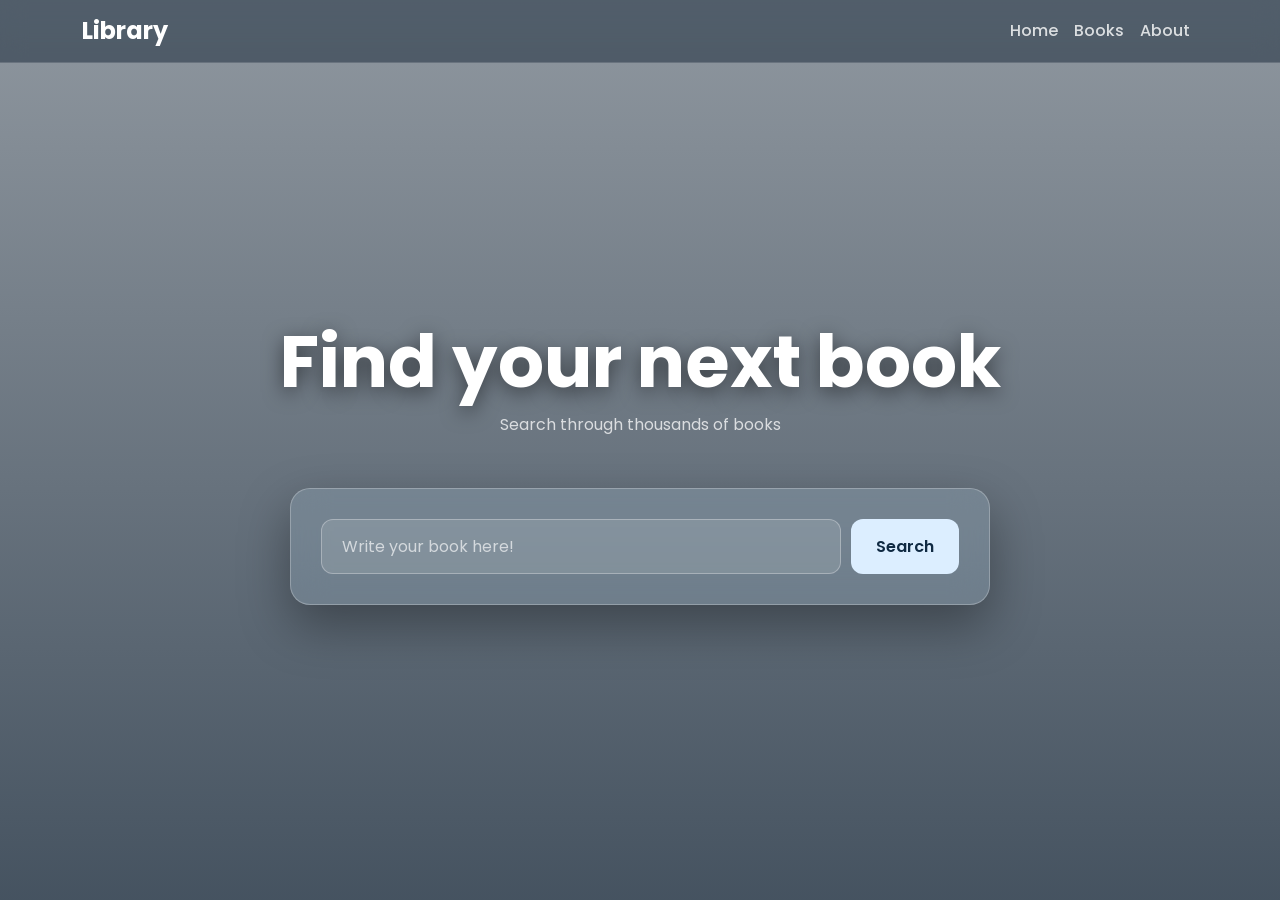
==== index.html @ d2c37d0b "ReCrieted Idea and project" ====
<!DOCTYPE html>
<html lang="en">

<head>

    <meta charset="UTF-8">

    <meta name="viewport" content="width=device-width, initial-scale=1.0">

    <title>Library</title>

    <!-- Bootstrap -->
    <link href="https://cdn.jsdelivr.net/npm/bootstrap@5.3.8/dist/css/bootstrap.min.css" rel="stylesheet">

    <!-- Seu CSS -->
    <link rel="stylesheet" href="style.css">

</head>

<body>

    <!-- NAVBAR -->

    <nav class="navbar navbar-expand-lg">

        <div class="container">

            <a class="navbar-brand" href="#">
                Library
            </a>

            <button class="navbar-toggler" type="button" data-bs-toggle="collapse" data-bs-target="#navbarNav">
                <span class="navbar-toggler-icon"></span>
            </button>

            <div class="collapse navbar-collapse" id="navbarNav">

                <ul class="navbar-nav ms-auto">

                    <li class="nav-item">
                        <a class="nav-link" href="#">
                            Home
                        </a>
                    </li>

                    <li class="nav-item">
                        <a class="nav-link" href="#">
                            Books
                        </a>
                    </li>

                    <li class="nav-item">
                        <a class="nav-link" href="#">
                            About
                        </a>
                    </li>

                </ul>

            </div>

        </div>

    </nav>


    <!-- LIBRARY -->

    <main class="library-container">

        <div class="library-title">

            <h1>Find your next book</h1>

            <p>
                Search through thousands of books
            </p>

        </div>


        <div class="search-card">

            <div class="mainSearch">

                <input class="inputSearch" type="text" id="nameBook" placeholder="Write your book here!">

                <button class="btnSearch" onclick="searchBook()">
                    Search
                </button>

            </div>

        </div>


        <!-- Aqui o JavaScript poderá colocar os livros -->

        <div id="results" class="row g-4"></div>

    </main>

    <div id="alerta" class="alert alert-danger d-none" role="alert">
        <strong>Oh!</strong> Book don`t found :(

        <button type="button" class="btn-close" onclick="fecharAlerta()">
        </button>
    </div>
    <!-- Bootstrap JS -->

    <script src="https://cdn.jsdelivr.net/npm/bootstrap@5.3.8/dist/js/bootstrap.bundle.min.js">
    </script>

    <!-- Seu JavaScript -->

    <script src="script.js"></script>

</body>

</html>
---- style.css ----
@import url("https://fonts.googleapis.com/css2?family=Poppins:wght@400;500;600;700&display=swap");

* {
  margin: 0;
  padding: 0;
  box-sizing: border-box;
}

body {
  min-height: 100vh;
  font-family: "Poppins", sans-serif;
  color: #fff;

  background:
    linear-gradient(rgba(7, 25, 43, 0.45), rgba(7, 25, 43, 0.75)),
    url("https://images.unsplash.com/photo-1512820790803-83ca734da794?auto=format&fit=crop&w=2000&q=80");

  background-size: cover;
  background-position: center;
  background-attachment: fixed;
}

/* NAVBAR */

.navbar {
  background: rgba(7, 25, 43, 0.45);
  backdrop-filter: blur(12px);
  -webkit-backdrop-filter: blur(12px);

  border-bottom: 1px solid rgba(255, 255, 255, 0.15);
}

.navbar-brand {
  color: #fff !important;
  font-size: 1.5rem;
  font-weight: 700;
}

.nav-link {
  color: rgba(255, 255, 255, 0.8) !important;
  font-weight: 500;
  transition: 0.3s;
}

.nav-link:hover {
  color: #fff !important;
}

/* CONTEÚDO */

.library-container {
  min-height: calc(100vh - 72px);

  display: flex;
  flex-direction: column;
  justify-content: center;
  align-items: center;

  padding: 40px 20px;
}

/* TÍTULO */

.library-title {
  text-align: center;
  margin-bottom: 35px;
}

.library-title h1 {
  font-size: clamp(2.5rem, 6vw, 4.5rem);
  font-weight: 700;

  text-shadow: 0 5px 20px rgba(0, 0, 0, 0.5);
}

.library-title p {
  color: rgba(255, 255, 255, 0.75);
  font-size: 1rem;
}

/* CARD DE PESQUISA */

.search-card {
  width: min(700px, 100%);

  padding: 30px;

  background: rgba(190, 220, 240, 0.18);

  border: 1px solid rgba(255, 255, 255, 0.25);
  border-radius: 20px;

  backdrop-filter: blur(18px);
  -webkit-backdrop-filter: blur(18px);

  box-shadow: 0 20px 50px rgba(0, 0, 0, 0.35);
}

/* SEARCH */

.mainSearch {
  display: flex;
  gap: 10px;
}

.inputSearch {
  flex: 1;

  height: 55px;

  padding: 0 20px;

  color: #fff;
  font-size: 1rem;

  background: rgba(255, 255, 255, 0.12);

  border: 1px solid rgba(255, 255, 255, 0.3);
  border-radius: 12px;

  outline: none;

  transition: 0.3s;
}

.inputSearch::placeholder {
  color: rgba(255, 255, 255, 0.65);
}

.inputSearch:focus {
  border-color: rgba(255, 255, 255, 0.7);

  background: rgba(255, 255, 255, 0.18);

  box-shadow: 0 0 20px rgba(130, 190, 230, 0.2);
}

/* BOTÃO */

.btnSearch {
  height: 55px;

  padding: 0 25px;

  color: #102a43;
  font-weight: 600;

  background: #dceeff;

  border: none;
  border-radius: 12px;

  cursor: pointer;

  transition: 0.3s;
}

.btnSearch:hover {
  background: #fff;

  transform: translateY(-2px);

  box-shadow: 0 8px 20px rgba(0, 0, 0, 0.25);
}

.btnSearch:active {
  transform: translateY(0);
}

/* RESULTADOS */

#results {
  width: min(1000px, 100%);

  margin-top: 30px;
}

.book-card {
  height: 100%;

  padding: 20px;

  color: #fff;

  background: rgba(10, 35, 55, 0.55);

  border: 1px solid rgba(255, 255, 255, 0.18);
  border-radius: 16px;

  backdrop-filter: blur(12px);
  -webkit-backdrop-filter: blur(12px);

  transition: 0.3s;
}

.book-card:hover {
  transform: translateY(-5px);

  background: rgba(20, 55, 80, 0.7);

  box-shadow: 0 15px 30px rgba(0, 0, 0, 0.25);
}

.book-card img {
  width: 100%;
  height: 250px;

  object-fit: cover;

  border-radius: 10px;
}

.book-card h3 {
  margin-top: 15px;

  font-size: 1.1rem;
}

.book-card p {
  color: rgba(255, 255, 255, 0.7);

  font-size: 0.9rem;
}

/* MOBILE */

@media (max-width: 576px) {
  .mainSearch {
    flex-direction: column;
  }

  .btnSearch {
    width: 100%;
  }

  .search-card {
    padding: 20px;
  }

  .library-container {
    padding-top: 60px;
  }
}
#alerta {
  position: fixed;
  top: 25px;
  right: 25px;

  min-width: 280px;
  max-width: 400px;

  padding: 15px 20px;

  border: none;
  border-radius: 12px;

  font-size: 15px;
  font-weight: 500;

  box-shadow: 0 10px 30px rgba(0, 0, 0, 0.25);

  z-index: 9999;

  animation: aparecer 0.3s ease;
}

/* Animação de entrada */
@keyframes aparecer {
  from {
    opacity: 0;
    transform: translateX(40px);
  }

  to {
    opacity: 1;
    transform: translateX(0);
  }
}

/* Quando o alerta estiver escondido */
#alerta.d-none {
  display: none !important;
}
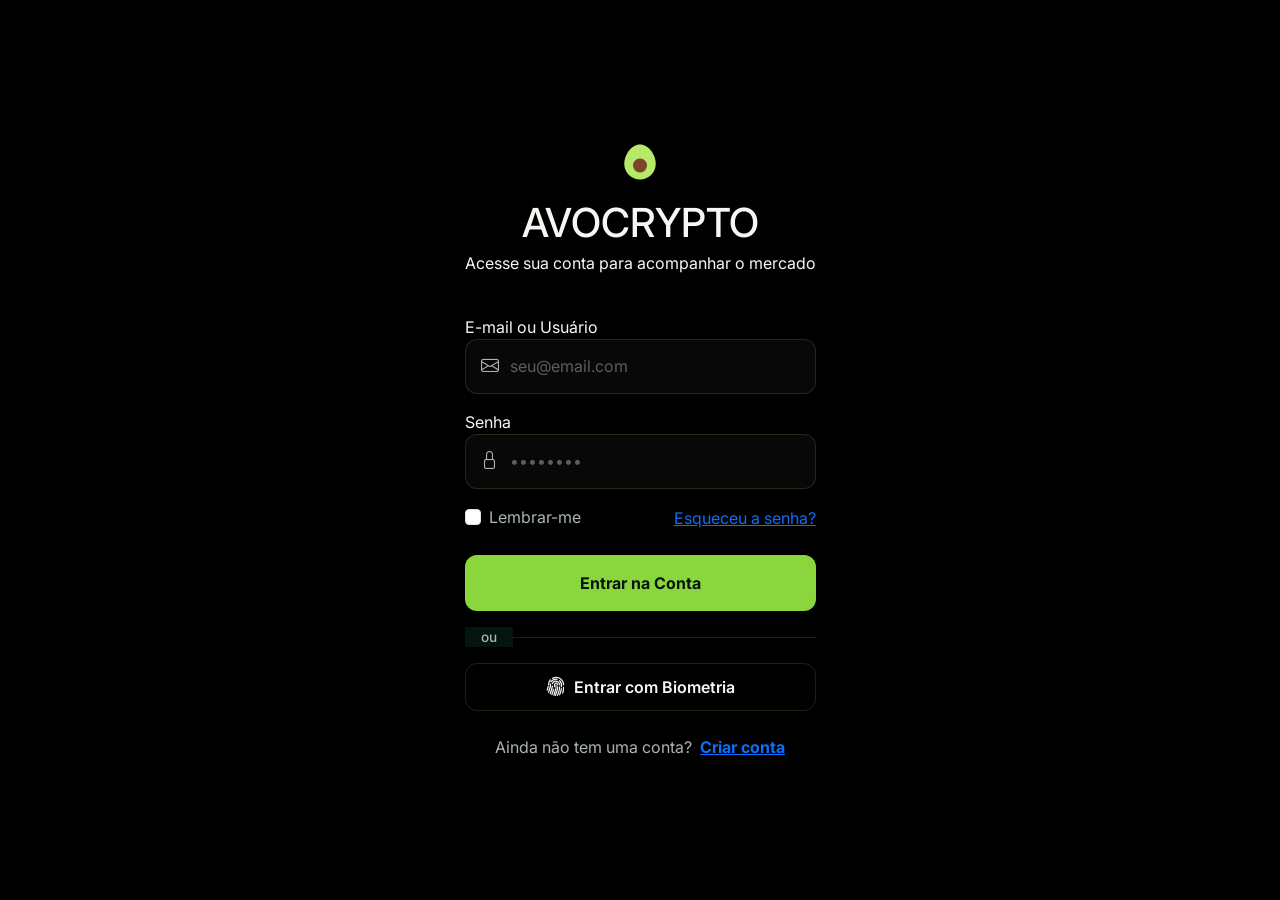
==== commit 2bc839ee: "feat: add initial implementation of AVOCRYPTO monitoring dashboard - Created home.html and home.css " ====
--- a/index.html
+++ b/index.html
@@ -1,120 +1,139 @@
 <!DOCTYPE html>
-<html lang="en">
+<html lang="pt-BR">
 
 <head>
+    <meta charset="UTF-8">
+    <meta name="viewport" content="width=device-width, initial-scale=1.0, viewport-fit=cover">
+    <title>Avocrypto | Login</title>
 
-    <meta charset="UTF-8">
+    <!-- Google Fonts: Inter -->
+    <link rel="preconnect" href="https://fonts.googleapis.com">
+    <link rel="preconnect" href="https://fonts.gstatic.com" crossorigin>
+    <link href="https://fonts.googleapis.com/css2?family=Inter:wght@400;500;600;700;800&display=swap" rel="stylesheet">
 
-    <meta name="viewport" content="width=device-width, initial-scale=1.0">
+    <!-- Bootstrap 5 CSS & Icons -->
+    <link href="https://cdn.jsdelivr.net/npm/bootstrap@5.3.2/dist/css/bootstrap.min.css" rel="stylesheet">
+    <link rel="stylesheet" href="https://cdn.jsdelivr.net/npm/bootstrap-icons@1.11.3/font/bootstrap-icons.min.css">
 
-    <title>Library</title>
-
-    <!-- Bootstrap -->
-    <link href="https://cdn.jsdelivr.net/npm/bootstrap@5.3.8/dist/css/bootstrap.min.css" rel="stylesheet">
-
-    <!-- Seu CSS -->
+    <!-- Avocrypto Style -->
     <link rel="stylesheet" href="style.css">
-
 </head>
 
-<body>
+<body class="d-flex align-items-center justify-content-center min-vh-100 py-4">
 
-    <!-- NAVBAR -->
+    <!-- LOGIN CONTAINER CARD -->
+    <div class="login-container p-4 p-sm-5">
 
-    <nav class="navbar navbar-expand-lg">
+        <!-- HEADER / LOGO -->
+        <div class="login-header text-center mb-4">
+            <div class="brand-logo-lg mx-auto mb-3 d-flex align-items-center justify-content-center">
+                <svg width="42" height="42" viewBox="0 0 24 24" fill="none" xmlns="http://www.w3.org/2000/svg">
+                    <path d="M12 2C7 2 3 8 3 13C3 18 7 22 12 22C17 22 21 18 21 13C21 8 17 2 12 2Z" fill="#B7E86A" />
+                    <circle cx="12" cy="14" r="4" fill="#7A4528" />
+                </svg>
+            </div>
+            <h1 class="brand-title-lg mb-1">AVOCRYPTO</h1>
+            <p class="login-subtitle">Acesse sua conta para acompanhar o mercado</p>
+        </div>
 
-        <div class="container">
+        <!-- FORMULARIO DE LOGIN -->
+        <form id="form-login" onsubmit="return false;">
 
-            <a class="navbar-brand" href="#">
-                Library
-            </a>
+            <!-- CAMPO EMAIL / USUARIO -->
+            <div class="input-group-custom mb-3">
+                <label for="email" class="input-label">E-mail ou Usuário</label>
+                <div class="input-wrapper">
+                    <i class="bi bi-envelope input-icon"></i>
+                    <input type="email" id="email" class="form-control-avo" placeholder="seu@email.com" required
+                        autocomplete="email">
+                </div>
+            </div>
 
-            <button class="navbar-toggler" type="button" data-bs-toggle="collapse" data-bs-target="#navbarNav">
-                <span class="navbar-toggler-icon"></span>
+            <!-- CAMPO SENHA -->
+            <div class="input-group-custom mb-3">
+                <label for="password" class="input-label">Senha</label>
+                <div class="input-wrapper">
+                    <i class="bi bi-lock input-icon"></i>
+                    <input type="password" id="password" class="form-control-avo" placeholder="••••••••" required
+                        autocomplete="current-password">
+
+                </div>
+            </div>
+
+            <!-- LEMBRAR-ME & ESQUECEU A SENHA -->
+            <div class="d-flex justify-content-between align-items-center mb-4 fs-8">
+                <div class="form-check custom-checkbox">
+                    <input class="form-check-input" type="checkbox" id="rememberMe">
+                    <label class="form-check-label text-muted" for="rememberMe">
+                        Lembrar-me
+                    </label>
+                </div>
+                <a href="#" class="link-forgot">Esqueceu a senha?</a>
+            </div>
+
+            <!-- BOTAO PRINCIPAL DE ENTAR -->
+            <button type="submit" class="btn btn-avo-primary w-100 py-3 mb-3 fw-bold" onclick="criarConta()">
+                Entrar na Conta
             </button>
 
-            <div class="collapse navbar-collapse" id="navbarNav">
-
-                <ul class="navbar-nav ms-auto">
-
-                    <li class="nav-item">
-                        <a class="nav-link" href="#">
-                            Home
-                        </a>
-                    </li>
-
-                    <li class="nav-item">
-                        <a class="nav-link" href="#">
-                            Books
-                        </a>
-                    </li>
-
-                    <li class="nav-item">
-                        <a class="nav-link" href="#">
-                            About
-                        </a>
-                    </li>
-
-                </ul>
-
+            <!-- DIVISOR -->
+            <div class="divider d-flex align-items-center my-3">
+                <span>ou</span>
             </div>
 
+            <!-- LOGIN COM BIOMETRIA / RÁPIDO -->
+            <button type="button"
+                class="btn btn-avo-outline w-100 py-2 d-flex align-items-center justify-content-center gap-2 mb-4">
+                <i class="bi bi-fingerprint fs-5"></i>
+                <span>Entrar com Biometria</span>
+            </button>
+
+            <!-- CADASTRO -->
+            <div class="auth-links text-center">
+                <span class="text-muted fs-8">Ainda não tem uma conta?</span>
+                <a href="#" class="link-register fw-bold ms-1 fs-8">Criar conta</a>
+            </div>
+
+        </form>
+    </div>
+    <!-- ALERTA DE ERRO -->
+    <div id="alertBad" class="alert-badge alert-error" style="display: none;">
+        <span class="alert-icon">!</span>
+
+        <div class="alert-content">
+            <strong>Ops!</strong>
+            <span id="avisoRuim"></span>
         </div>
 
-    </nav>
+        <button onclick="document.getElementById('alertBad').style.display='none'">
+            ×
+        </button>
+    </div>
 
 
-    <!-- LIBRARY -->
+    <!-- ALERTA DE SUCESSO -->
+    <div id="alertGood" class="alert-badge alert-success" style="display: none;">
+        <span class="alert-icon">✓</span>
 
-    <main class="library-container">
-
-        <div class="library-title">
-
-            <h1>Find your next book</h1>
-
-            <p>
-                Search through thousands of books
-            </p>
-
+        <div class="alert-content">
+            <strong>Sucesso!</strong>
+            <span>Conta criada com sucesso.</span>
         </div>
 
-
-        <div class="search-card">
-
-            <div class="mainSearch">
-
-                <input class="inputSearch" type="text" id="nameBook" placeholder="Write your book here!">
-
-                <button class="btnSearch" onclick="searchBook()">
-                    Search
-                </button>
-
-            </div>
-
-        </div>
+        <button onclick="document.getElementById('alertGood').style.display='none'">
+            ×
+        </button>
+    </div>
 
 
-        <!-- Aqui o JavaScript poderá colocar os livros -->
-
-        <div id="results" class="row g-4"></div>
-
-    </main>
-
-    <div id="alerta" class="alert alert-danger d-none" role="alert">
-        <strong>Oh!</strong> Book don`t found :(
-
-        <button type="button" class="btn-close" onclick="fecharAlerta()">
-        </button>
+    <!-- LOADING -->
+    <div style="display: none;" id="loading">
+        <div class="bola-loading"></div>
     </div>
-    <!-- Bootstrap JS -->
-
-    <script src="https://cdn.jsdelivr.net/npm/bootstrap@5.3.8/dist/js/bootstrap.bundle.min.js">
-    </script>
-
-    <!-- Seu JavaScript -->
-
+    <!-- Scripts -->
+    <script src="https://cdn.jsdelivr.net/npm/bootstrap@5.3.2/dist/js/bootstrap.bundle.min.js"></script>
     <script src="script.js"></script>
-
+    <script src="./jS/login.js"></script>
 </body>
 
 </html>
--- a/style.css
+++ b/style.css
@@ -1,283 +1,978 @@
-@import url("https://fonts.googleapis.com/css2?family=Poppins:wght@400;500;600;700&display=swap");
-
+/* ==========================================================================
+   AVOCRYPTO - DESIGN SYSTEM 10/10
+   ========================================================================== */
+
+:root {
+  /* Cores Principais */
+  --c-darkest: #04140e; /* Fundo absoluto mais profundo */
+  --c-dark: #061f16; /* Background secundário */
+  --c-panel: #0b3525; /* Cards e painéis */
+  --c-panel-hover: #0f4530;
+  --c-green: #1f7a45; /* Acentos */
+  --c-main: #8bd63c; /* Primária (Botões, Highlights, Sucesso) */
+  --c-light: #b7e86a;
+  --c-yellow: #f2d15b; /* Alertas / Estrelas */
+  --c-brown: #7a4528;
+
+  /* Textos */
+  --c-text-primary: #f5f7f2;
+  --c-text-sec: #aab5ac;
+
+  /* Status */
+  --c-up: #8bd63c;
+  --c-down: #ff5252;
+  --c-down-bg: rgba(255, 82, 82, 0.15);
+  --c-up-bg: rgba(139, 214, 60, 0.15);
+
+  /* UI Base */
+  --border-subtle: rgba(183, 232, 106, 0.15);
+  --shadow-sm: 0 4px 15px rgba(0, 0, 0, 0.3);
+  --shadow-md: 0 10px 30px rgba(0, 0, 0, 0.5);
+  --radius-md: 16px;
+  --radius-lg: 24px;
+
+  /* Fontes */
+  --font-sans: "Inter", -apple-system, BlinkMacSystemFont, sans-serif;
+}
+
+/* ================== RESET & BASE ================== */
 * {
+  box-sizing: border-box;
   margin: 0;
   padding: 0;
-  box-sizing: border-box;
+  -webkit-tap-highlight-color: transparent;
 }
 
 body {
+  background-color: #000;
+  color: var(--c-text-primary);
+  font-family: var(--font-sans);
+  -webkit-font-smoothing: antialiased;
+  overflow: hidden; /* Prevent body scroll, handle inside app-wrapper */
+}
+
+/* Foco Acessível (A11y) */
+*:focus-visible {
+  outline: 2px solid var(--c-main);
+  outline-offset: 2px;
+}
+
+/* ================== LAYOUT MOBILE-FIRST ================== */
+.app-wrapper {
+  background-color: var(--c-darkest);
+  width: 100%;
+  max-width: 440px; /* Simula celular no desktop */
   min-height: 100vh;
-  font-family: "Poppins", sans-serif;
-  color: #fff;
-
-  background:
-    linear-gradient(rgba(7, 25, 43, 0.45), rgba(7, 25, 43, 0.75)),
-    url("https://images.unsplash.com/photo-1512820790803-83ca734da794?auto=format&fit=crop&w=2000&q=80");
-
-  background-size: cover;
-  background-position: center;
-  background-attachment: fixed;
-}
-
-/* NAVBAR */
-
-.navbar {
-  background: rgba(7, 25, 43, 0.45);
-  backdrop-filter: blur(12px);
-  -webkit-backdrop-filter: blur(12px);
-
-  border-bottom: 1px solid rgba(255, 255, 255, 0.15);
-}
-
-.navbar-brand {
-  color: #fff !important;
+  min-height: 100dvh; /* Dynamic viewport para mobile real */
+  margin: 0 auto;
+  position: relative;
+  overflow: hidden;
+  box-shadow: 0 0 50px rgba(139, 214, 60, 0.05);
+  display: flex;
+  flex-direction: column;
+}
+
+/* Desktop Polish */
+@media (min-width: 441px) {
+  body {
+    display: flex;
+    align-items: center;
+    justify-content: center;
+    min-height: 100vh;
+  }
+  .app-wrapper {
+    height: 90vh;
+    min-height: 800px;
+    border-radius: 30px;
+    border: 1px solid var(--border-subtle);
+    box-shadow: 0 20px 60px rgba(0, 0, 0, 0.8);
+  }
+}
+
+/* ================== VIEWS (SPA) ================== */
+.view {
+  position: absolute;
+  top: 0;
+  left: 0;
+  right: 0;
+  bottom: 0;
+  display: flex;
+  flex-direction: column;
+  opacity: 0;
+  pointer-events: none;
+  transition:
+    opacity 0.3s ease,
+    transform 0.3s cubic-bezier(0.2, 0.8, 0.2, 1);
+  transform: translateY(20px);
+  z-index: 1;
+}
+.view.view-active {
+  opacity: 1;
+  pointer-events: all;
+  transform: translateY(0);
+  z-index: 10;
+}
+
+/* ================== TYPOGRAPHY & UTILS ================== */
+.text-main {
+  color: var(--c-main) !important;
+}
+.text-muted {
+  color: var(--c-text-sec) !important;
+}
+.text-up {
+  color: var(--c-up) !important;
+}
+.text-down {
+  color: var(--c-down) !important;
+}
+.text-link {
+  color: var(--c-main);
+  text-decoration: none;
+  font-weight: 500;
+  font-size: 0.9rem;
+  transition: 0.2s;
+}
+.text-link:hover {
+  color: var(--c-light);
+}
+
+.brand-title {
+  font-weight: 800;
+  font-size: 1.8rem;
+  letter-spacing: -0.5px;
+  margin-bottom: 0.2rem;
+}
+.brand-subtitle {
+  color: var(--c-text-sec);
+  font-size: 0.9rem;
+  font-weight: 400;
+}
+.page-title {
+  font-weight: 700;
   font-size: 1.5rem;
+}
+.section-title {
+  font-weight: 600;
+  font-size: 1.1rem;
+  margin: 0;
+}
+
+.glass-panel {
+  background: rgba(11, 53, 37, 0.5);
+  backdrop-filter: blur(16px);
+  -webkit-backdrop-filter: blur(16px);
+  border: 1px solid var(--border-subtle);
+  border-radius: var(--radius-md);
+}
+
+/* ================== COMPONENTES DE FORMULÁRIO ================== */
+.avo-form label {
+  display: block;
+  font-size: 0.85rem;
+  font-weight: 500;
+  color: var(--c-text-sec);
+  margin-bottom: 0.4rem;
+  text-align: left;
+}
+.input-wrapper {
+  position: relative;
+  display: flex;
+  align-items: center;
+}
+.input-wrapper i {
+  position: absolute;
+  left: 1rem;
+  color: var(--c-text-sec);
+  font-size: 1.1rem;
+}
+.input-wrapper input {
+  width: 100%;
+  background: rgba(245, 247, 242, 0.03);
+  border: 1px solid var(--border-subtle);
+  color: var(--c-text-primary);
+  border-radius: 12px;
+  padding: 0.9rem 1rem 0.9rem 2.8rem;
+  font-size: 1rem;
+  transition: all 0.2s ease;
+}
+.input-wrapper input:focus {
+  outline: none;
+  background: rgba(245, 247, 242, 0.06);
+  border-color: var(--c-main);
+  box-shadow: 0 0 0 4px rgba(139, 214, 60, 0.1);
+}
+.input-wrapper input::placeholder {
+  color: rgba(170, 181, 172, 0.5);
+}
+
+/* Botões */
+.btn-avo-primary {
+  background: var(--c-main);
+  color: var(--c-darkest);
+  border: none;
+  border-radius: 12px;
+  padding: 1rem;
   font-weight: 700;
-}
-
-.nav-link {
-  color: rgba(255, 255, 255, 0.8) !important;
+  font-size: 1rem;
+  display: flex;
+  justify-content: center;
+  align-items: center;
+  gap: 8px;
+  transition:
+    transform 0.1s,
+    background 0.2s;
+  cursor: pointer;
+}
+.btn-avo-primary:active {
+  transform: scale(0.97);
+}
+.btn-avo-primary:hover {
+  background: var(--c-light);
+}
+
+.btn-avo-outline {
+  background: transparent;
+  color: var(--c-text-primary);
+  border: 1px solid var(--border-subtle);
+  border-radius: 12px;
+  padding: 0.9rem;
+  font-weight: 600;
+  cursor: pointer;
+  transition: 0.2s;
+}
+.btn-avo-outline:hover {
+  background: rgba(255, 255, 255, 0.05);
+}
+
+.btn-avo-danger {
+  background: rgba(255, 82, 82, 0.1);
+  color: var(--c-down);
+  border: 1px solid rgba(255, 82, 82, 0.2);
+  border-radius: 12px;
+  padding: 0.9rem;
+  font-weight: 600;
+  cursor: pointer;
+  transition: 0.2s;
+}
+.btn-avo-danger:active {
+  transform: scale(0.97);
+  background: rgba(255, 82, 82, 0.2);
+}
+
+.icon-btn {
+  background: transparent;
+  border: none;
+  color: var(--c-text-sec);
+  font-size: 1.4rem;
+  cursor: pointer;
+  transition: 0.2s;
+  position: relative;
+}
+.icon-btn:hover,
+.icon-btn.active {
+  color: var(--c-main);
+}
+.badge-dot {
+  position: absolute;
+  top: 2px;
+  right: 2px;
+  width: 8px;
+  height: 8px;
+  background: var(--c-down);
+  border-radius: 50%;
+  border: 2px solid var(--c-darkest);
+}
+
+.divider {
+  text-align: center;
+  position: relative;
+  margin: 1.5rem 0;
+}
+.divider::before {
+  content: "";
+  position: absolute;
+  left: 0;
+  top: 50%;
+  width: 100%;
+  height: 1px;
+  background: var(--border-subtle);
+  z-index: 1;
+}
+.divider span {
+  position: relative;
+  z-index: 2;
+  background: var(--c-darkest);
+  padding: 0 1rem;
+  color: var(--c-text-sec);
+  font-size: 0.85rem;
   font-weight: 500;
-  transition: 0.3s;
-}
-
-.nav-link:hover {
-  color: #fff !important;
-}
-
-/* CONTEÚDO */
-
-.library-container {
-  min-height: calc(100vh - 72px);
-
+}
+
+/* ================== LOGIN VIEW ================== */
+.login-container {
+  padding: 2rem;
   display: flex;
   flex-direction: column;
   justify-content: center;
-  align-items: center;
-
-  padding: 40px 20px;
-}
-
-/* TÍTULO */
-
-.library-title {
+  height: 100%;
+}
+
+/* ================== MAIN APP ESTRUTURA ================== */
+.app-header {
+  padding: 1.5rem;
+  border-bottom: 1px solid rgba(255, 255, 255, 0.02);
+  background: var(--c-darkest);
+  z-index: 20;
+}
+.header-brand {
+  font-weight: 700;
+  font-size: 1.1rem;
+  letter-spacing: -0.5px;
+}
+.avatar-sm {
+  width: 32px;
+  height: 32px;
+  border-radius: 50%;
+  border: 2px solid var(--c-main);
+}
+.avatar-lg {
+  width: 90px;
+  height: 90px;
+  border-radius: 50%;
+  border: 3px solid var(--c-main);
+  padding: 3px;
+}
+
+.app-content-scroll {
+  flex: 1;
+  overflow-y: auto;
+  padding: 1.5rem 1.5rem 6rem 1.5rem;
+  scroll-behavior: smooth;
+}
+.app-content-scroll::-webkit-scrollbar {
+  display: none;
+} /* Hide scrollbar visual, keep func */
+
+/* ================== TABS CONTROLE ================== */
+.tab-content {
+  display: none;
+  animation: fadeIn 0.3s ease;
+}
+.tab-content.tab-active {
+  display: block;
+}
+
+/* ================== DASHBOARD & COMPONENTES ================== */
+.greeting-title {
+  font-size: 1.4rem;
+  font-weight: 700;
+  margin-bottom: 0.2rem;
+}
+.greeting-sub {
+  color: var(--c-text-sec);
+  font-size: 0.9rem;
+}
+
+.overview-card {
+  background: var(--c-panel);
+  border-radius: 12px;
+  padding: 1rem;
+  display: flex;
+  flex-direction: column;
+  border: 1px solid var(--border-subtle);
+}
+.overview-label {
+  font-size: 0.75rem;
+  color: var(--c-text-sec);
+  font-weight: 500;
+  margin-bottom: 4px;
+  text-transform: uppercase;
+}
+.overview-value {
+  font-size: 1.1rem;
+  font-weight: 700;
+}
+
+.search-wrapper .clear-search {
+  position: absolute;
+  left: auto;
+  right: 1rem;
+  font-size: 1rem;
+  cursor: pointer;
+  color: var(--c-text-sec);
+}
+.search-wrapper .clear-search:hover {
+  color: var(--c-text-primary);
+}
+.glass-dropdown {
+  position: absolute;
+  top: 100%;
+  left: 0;
+  width: 100%;
+  background: rgba(11, 53, 37, 0.95);
+  backdrop-filter: blur(20px);
+  border: 1px solid var(--border-subtle);
+  border-radius: 12px;
+  margin-top: 8px;
+  z-index: 50;
+  max-height: 300px;
+  overflow-y: auto;
+  box-shadow: var(--shadow-md);
+  padding: 0.5rem;
+}
+
+/* ================== LISTAS DE CRIPTOS ================== */
+.crypto-list {
+  display: flex;
+  flex-direction: column;
+  gap: 12px;
+}
+.crypto-card {
+  background: var(--c-panel);
+  border: 1px solid rgba(255, 255, 255, 0.03);
+  border-radius: 14px;
+  padding: 1rem;
+  display: flex;
+  align-items: center;
+  justify-content: space-between;
+  cursor: pointer;
+  transition:
+    transform 0.2s cubic-bezier(0.2, 0.8, 0.2, 1),
+    background 0.2s;
+}
+.crypto-card:hover {
+  transform: scale(0.98);
+  background: var(--c-panel-hover);
+  border-color: var(--border-subtle);
+}
+.crypto-card:active {
+  transform: scale(0.95);
+}
+
+.crypto-left {
+  display: flex;
+  align-items: center;
+  gap: 12px;
+}
+.crypto-rank {
+  font-size: 0.8rem;
+  color: var(--c-text-sec);
+  font-weight: 600;
+  width: 16px;
   text-align: center;
-  margin-bottom: 35px;
-}
-
-.library-title h1 {
-  font-size: clamp(2.5rem, 6vw, 4.5rem);
+}
+.crypto-img {
+  width: 38px;
+  height: 38px;
+  border-radius: 50%;
+  background: var(--c-darkest);
+}
+.crypto-name {
+  font-weight: 600;
+  font-size: 0.95rem;
+  margin: 0;
+  color: var(--c-text-primary);
+  white-space: nowrap;
+  overflow: hidden;
+  text-overflow: ellipsis;
+  max-width: 100px;
+}
+.crypto-symbol {
+  font-size: 0.75rem;
+  color: var(--c-text-sec);
+  text-transform: uppercase;
+  font-weight: 500;
+}
+
+.crypto-right {
+  text-align: right;
+}
+.crypto-price {
   font-weight: 700;
-
-  text-shadow: 0 5px 20px rgba(0, 0, 0, 0.5);
-}
-
-.library-title p {
-  color: rgba(255, 255, 255, 0.75);
+  font-size: 0.95rem;
+  margin: 0;
+}
+.crypto-change {
+  font-size: 0.8rem;
+  font-weight: 600;
+  display: inline-block;
+  margin-top: 2px;
+}
+
+/* ================== ABAS INTERNAS (RANKING/HIST) ================== */
+.avo-tabs {
+  display: flex;
+  background: rgba(0, 0, 0, 0.2);
+  border-radius: 12px;
+  padding: 4px;
+}
+.avo-tab {
+  flex: 1;
+  background: transparent;
+  border: none;
+  color: var(--c-text-sec);
+  font-size: 0.85rem;
+  font-weight: 600;
+  padding: 8px 0;
+  border-radius: 8px;
+  cursor: pointer;
+  transition: 0.2s;
+}
+.avo-tab.active {
+  background: var(--c-panel);
+  color: var(--c-main);
+  box-shadow: var(--shadow-sm);
+}
+
+/* ================== PROFILE ================== */
+.settings-item {
+  width: 100%;
+  background: transparent;
+  border: none;
+  border-bottom: 1px solid rgba(255, 255, 255, 0.05);
+  color: var(--c-text-primary);
+  font-size: 0.95rem;
+  font-weight: 500;
+  padding: 1rem;
+  display: flex;
+  align-items: center;
+  gap: 12px;
+  cursor: pointer;
+  transition: 0.2s;
+  text-align: left;
+}
+.settings-item:last-child {
+  border-bottom: none;
+}
+.settings-item:hover {
+  background: rgba(255, 255, 255, 0.02);
+}
+
+/* ================== BOTTOM NAV ================== */
+.bottom-nav {
+  position: absolute;
+  bottom: 0;
+  left: 0;
+  width: 100%;
+  background: rgba(6, 31, 22, 0.85);
+  backdrop-filter: blur(20px);
+  -webkit-backdrop-filter: blur(20px);
+  border-top: 1px solid var(--border-subtle);
+  display: flex;
+  justify-content: space-around;
+  padding: 0.8rem 0;
+  padding-bottom: calc(
+    0.8rem + env(safe-area-inset-bottom)
+  ); /* A11y iOS SafeArea */
+  z-index: 100;
+}
+.nav-item {
+  background: transparent;
+  border: none;
+  display: flex;
+  flex-direction: column;
+  align-items: center;
+  gap: 4px;
+  color: var(--c-text-sec);
+  cursor: pointer;
+  transition: 0.3s;
+  width: 25%;
+}
+.nav-item i {
+  font-size: 1.3rem;
+  transition: transform 0.2s;
+}
+.nav-item span {
+  font-size: 0.7rem;
+  font-weight: 600;
+}
+.nav-item.active {
+  color: var(--c-main);
+}
+.nav-item.active i {
+  transform: translateY(-3px) scale(1.1);
+}
+
+/* ================== MODAL DE DETALHES ================== */
+.full-modal {
+  position: absolute;
+  top: 0;
+  left: 0;
+  width: 100%;
+  height: 100%;
+  background: var(--c-darkest);
+  z-index: 999;
+  display: flex;
+  flex-direction: column;
+  transition: transform 0.3s cubic-bezier(0.2, 0.8, 0.2, 1);
+  transform: translateY(100%);
+}
+.full-modal:not(.d-none) {
+  transform: translateY(0);
+}
+.glass-panel-strong {
+  flex: 1;
+  background: var(--c-darkest);
+  padding: 1.5rem;
+  overflow-y: auto;
+  padding-bottom: calc(2rem + env(safe-area-inset-bottom));
+}
+
+.coin-img-sm {
+  width: 32px;
+  height: 32px;
+  border-radius: 50%;
+}
+.badge-coin {
+  background: rgba(255, 255, 255, 0.1);
+  color: var(--c-text-primary);
+  font-size: 0.7rem;
+  padding: 2px 6px;
+  border-radius: 6px;
+  font-weight: 600;
+  text-transform: uppercase;
+}
+
+.display-price {
+  font-weight: 800;
+  font-size: 2.5rem;
+  letter-spacing: -1px;
+}
+.price-change-pill {
+  padding: 6px 12px;
+  border-radius: 20px;
+  font-weight: 600;
+  font-size: 0.9rem;
+}
+.price-change-pill.up {
+  background: var(--c-up-bg);
+  color: var(--c-up);
+}
+.price-change-pill.down {
+  background: var(--c-down-bg);
+  color: var(--c-down);
+}
+
+.chart-box {
+  padding: 1rem;
+  border-radius: var(--radius-md);
+  text-align: center;
+  min-height: 250px;
+}
+canvas {
+  max-width: 100%;
+}
+.chart-loader {
+  position: absolute;
+  top: 50%;
+  left: 50%;
+  transform: translate(-50%, -50%);
+  color: var(--c-text-sec);
+  font-size: 0.9rem;
+  font-weight: 500;
+  pointer-events: none;
+}
+
+.filter-btn {
+  background: transparent;
+  border: 1px solid var(--border-subtle);
+  color: var(--c-text-sec);
+  padding: 6px 16px;
+  border-radius: 12px;
+  font-size: 0.8rem;
+  font-weight: 600;
+  cursor: pointer;
+  transition: 0.2s;
+}
+.filter-btn:hover {
+  background: rgba(255, 255, 255, 0.05);
+}
+.filter-btn.active {
+  background: var(--c-main);
+  color: var(--c-darkest);
+  border-color: var(--c-main);
+}
+
+.stats-grid {
+  display: grid;
+  grid-template-columns: 1fr 1fr;
+  gap: 12px;
+}
+.stat-card {
+  background: rgba(255, 255, 255, 0.02);
+  border: 1px solid rgba(255, 255, 255, 0.03);
+  border-radius: 12px;
+  padding: 12px;
+  display: flex;
+  flex-direction: column;
+  gap: 4px;
+}
+.stat-label {
+  font-size: 0.75rem;
+  color: var(--c-text-sec);
+  font-weight: 500;
+}
+.stat-val {
   font-size: 1rem;
-}
-
-/* CARD DE PESQUISA */
-
-.search-card {
-  width: min(700px, 100%);
-
-  padding: 30px;
-
-  background: rgba(190, 220, 240, 0.18);
-
-  border: 1px solid rgba(255, 255, 255, 0.25);
-  border-radius: 20px;
-
-  backdrop-filter: blur(18px);
-  -webkit-backdrop-filter: blur(18px);
-
-  box-shadow: 0 20px 50px rgba(0, 0, 0, 0.35);
-}
-
-/* SEARCH */
-
-.mainSearch {
-  display: flex;
-  gap: 10px;
-}
-
-.inputSearch {
-  flex: 1;
-
-  height: 55px;
-
-  padding: 0 20px;
-
-  color: #fff;
-  font-size: 1rem;
-
-  background: rgba(255, 255, 255, 0.12);
-
-  border: 1px solid rgba(255, 255, 255, 0.3);
-  border-radius: 12px;
-
-  outline: none;
-
-  transition: 0.3s;
-}
-
-.inputSearch::placeholder {
-  color: rgba(255, 255, 255, 0.65);
-}
-
-.inputSearch:focus {
-  border-color: rgba(255, 255, 255, 0.7);
-
-  background: rgba(255, 255, 255, 0.18);
-
-  box-shadow: 0 0 20px rgba(130, 190, 230, 0.2);
-}
-
-/* BOTÃO */
-
-.btnSearch {
-  height: 55px;
-
-  padding: 0 25px;
-
-  color: #102a43;
-  font-weight: 600;
-
-  background: #dceeff;
-
-  border: none;
-  border-radius: 12px;
-
-  cursor: pointer;
-
-  transition: 0.3s;
-}
-
-.btnSearch:hover {
-  background: #fff;
-
-  transform: translateY(-2px);
-
-  box-shadow: 0 8px 20px rgba(0, 0, 0, 0.25);
-}
-
-.btnSearch:active {
-  transform: translateY(0);
-}
-
-/* RESULTADOS */
-
-#results {
-  width: min(1000px, 100%);
-
-  margin-top: 30px;
-}
-
-.book-card {
-  height: 100%;
-
-  padding: 20px;
-
-  color: #fff;
-
-  background: rgba(10, 35, 55, 0.55);
-
-  border: 1px solid rgba(255, 255, 255, 0.18);
-  border-radius: 16px;
-
-  backdrop-filter: blur(12px);
-  -webkit-backdrop-filter: blur(12px);
-
-  transition: 0.3s;
-}
-
-.book-card:hover {
-  transform: translateY(-5px);
-
-  background: rgba(20, 55, 80, 0.7);
-
-  box-shadow: 0 15px 30px rgba(0, 0, 0, 0.25);
-}
-
-.book-card img {
-  width: 100%;
-  height: 250px;
-
-  object-fit: cover;
-
-  border-radius: 10px;
-}
-
-.book-card h3 {
-  margin-top: 15px;
-
-  font-size: 1.1rem;
-}
-
-.book-card p {
-  color: rgba(255, 255, 255, 0.7);
-
-  font-size: 0.9rem;
-}
-
-/* MOBILE */
-
-@media (max-width: 576px) {
-  .mainSearch {
-    flex-direction: column;
-  }
-
-  .btnSearch {
-    width: 100%;
-  }
-
-  .search-card {
-    padding: 20px;
-  }
-
-  .library-container {
-    padding-top: 60px;
-  }
-}
-#alerta {
-  position: fixed;
-  top: 25px;
-  right: 25px;
-
-  min-width: 280px;
-  max-width: 400px;
-
-  padding: 15px 20px;
-
-  border: none;
-  border-radius: 12px;
-
-  font-size: 15px;
-  font-weight: 500;
-
-  box-shadow: 0 10px 30px rgba(0, 0, 0, 0.25);
-
-  z-index: 9999;
-
-  animation: aparecer 0.3s ease;
-}
-
-/* Animação de entrada */
-@keyframes aparecer {
+  font-weight: 700;
+  color: var(--c-text-primary);
+}
+
+/* ================== ANIMAÇÕES & SKELETONS ================== */
+@keyframes fadeIn {
   from {
     opacity: 0;
-    transform: translateX(40px);
-  }
-
+  }
   to {
     opacity: 1;
-    transform: translateX(0);
-  }
-}
-
-/* Quando o alerta estiver escondido */
-#alerta.d-none {
+  }
+}
+
+.skeleton-item {
+  height: 70px;
+  border-radius: 14px;
+  margin-bottom: 12px;
+  background: linear-gradient(
+    90deg,
+    rgba(11, 53, 37, 0.4) 25%,
+    rgba(15, 69, 48, 0.8) 50%,
+    rgba(11, 53, 37, 0.4) 75%
+  );
+  background-size: 400% 100%;
+  animation: skelLoading 1.5s ease-in-out infinite;
+}
+@keyframes skelLoading {
+  0% {
+    background-position: 200% 0;
+  }
+  100% {
+    background-position: -200% 0;
+  }
+}
+
+/* Helpers */
+.d-none {
   display: none !important;
 }
+.alert-badge,
+.loading-badge {
+  position: fixed;
+  top: 20px;
+  right: 20px;
+
+  display: flex;
+  align-items: center;
+  gap: 12px;
+
+  min-width: 300px;
+  padding: 15px 18px;
+
+  border-radius: 12px;
+
+  background: #fff;
+
+  box-shadow: 0 8px 30px rgba(0, 0, 0, 0.15);
+
+  z-index: 9999;
+}
+
+.alert-error {
+  border-left: 5px solid #e53935;
+}
+
+.alert-success {
+  border-left: 5px solid #2eaf5d;
+}
+
+.alert-icon {
+  display: flex;
+  align-items: center;
+  justify-content: center;
+
+  width: 30px;
+  height: 30px;
+
+  border-radius: 50%;
+
+  font-weight: bold;
+  font-size: 18px;
+}
+
+.alert-error .alert-icon {
+  background: #ffe5e5;
+  color: #e53935;
+}
+
+.alert-success .alert-icon {
+  background: #e5f8ec;
+  color: #2eaf5d;
+}
+
+.alert-content {
+  display: flex;
+  flex-direction: column;
+  gap: 3px;
+
+  flex: 1;
+}
+
+.alert-content strong {
+  font-size: 15px;
+}
+
+.alert-content span {
+  font-size: 13px;
+  color: #666;
+}
+
+.alert-badge button {
+  border: none;
+  background: transparent;
+
+  font-size: 22px;
+  color: #777;
+
+  cursor: pointer;
+}
+
+.loading-badge {
+  border-left: 5px solid #555;
+}
+
+.spinner {
+  width: 25px;
+  height: 25px;
+
+  border: 3px solid #ddd;
+  border-top: 3px solid #333;
+
+  border-radius: 50%;
+
+  animation: girar 0.8s linear infinite;
+}
+
+@keyframes girar {
+  to {
+    transform: rotate(360deg);
+  }
+}
+.loading-overlay {
+  position: fixed;
+
+  inset: 0;
+
+  width: 100%;
+  height: 100%;
+
+  display: flex;
+
+  align-items: center;
+  justify-content: center;
+
+  background: rgba(0, 0, 0, 0.25);
+
+  backdrop-filter: blur(8px);
+  -webkit-backdrop-filter: blur(8px);
+
+  z-index: 9999;
+}
+
+.loading-badge {
+  display: flex;
+
+  align-items: center;
+  gap: 15px;
+
+  min-width: 280px;
+
+  padding: 22px 25px;
+
+  background: rgba(255, 255, 255, 0.95);
+
+  border-radius: 15px;
+
+  box-shadow: 0 15px 40px rgba(0, 0, 0, 0.2);
+}
+
+.spinner {
+  width: 32px;
+  height: 32px;
+
+  flex-shrink: 0;
+
+  border: 4px solid #ddd;
+
+  border-top: 4px solid #333;
+
+  border-radius: 50%;
+
+  animation: girar 0.8s linear infinite;
+}
+
+.loading-content {
+  display: flex;
+
+  flex-direction: column;
+
+  gap: 5px;
+}
+
+.loading-content strong {
+  font-size: 16px;
+}
+
+.loading-content span {
+  font-size: 13px;
+
+  color: #666;
+}
+
+@keyframes girar {
+  from {
+    transform: rotate(0deg);
+  }
+
+  to {
+    transform: rotate(360deg);
+  }
+}
+#loading {
+  position: fixed;
+  inset: 0;
+
+  width: 100%;
+  height: 100%;
+
+  display: flex;
+  align-items: center;
+  justify-content: center;
+
+  background: rgba(0, 0, 0, 0.25);
+  backdrop-filter: blur(8px);
+  -webkit-backdrop-filter: blur(8px);
+
+  z-index: 9999;
+}
+
+.bola-loading {
+  width: 45px;
+  height: 45px;
+
+  border: 5px solid rgba(255, 255, 255, 0.25);
+  border-top: 5px solid white;
+
+  border-radius: 50%;
+
+  animation: girar 0.8s linear infinite;
+}
+
+@keyframes girar {
+  from {
+    transform: rotate(0deg);
+  }
+
+  to {
+    transform: rotate(360deg);
+  }
+}
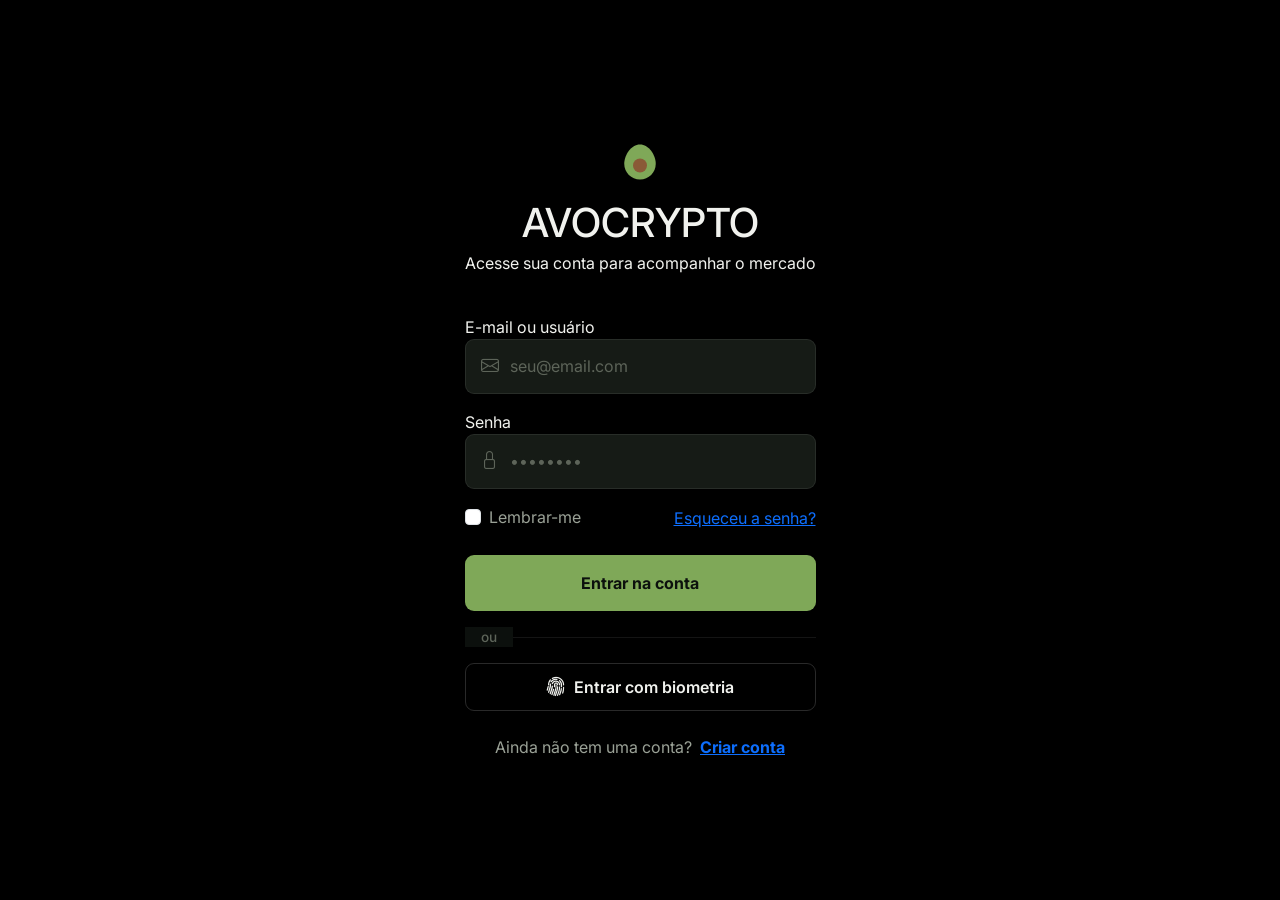
==== commit 139ed6ff: "Refactor news fetching logic and enhance error handling; update styles for improved UI consistency" ====
--- a/index.html
+++ b/index.html
@@ -6,10 +6,12 @@
     <meta name="viewport" content="width=device-width, initial-scale=1.0, viewport-fit=cover">
     <title>Avocrypto | Login</title>
 
-    <!-- Google Fonts: Inter -->
+    <!-- Google Fonts: Fraunces (display), Inter (ui), IBM Plex Mono (data) -->
     <link rel="preconnect" href="https://fonts.googleapis.com">
     <link rel="preconnect" href="https://fonts.gstatic.com" crossorigin>
-    <link href="https://fonts.googleapis.com/css2?family=Inter:wght@400;500;600;700;800&display=swap" rel="stylesheet">
+    <link
+        href="https://fonts.googleapis.com/css2?family=Fraunces:wght@500;600;700&family=Inter:wght@400;500;600;700&family=IBM+Plex+Mono:wght@500;600&display=swap"
+        rel="stylesheet">
 
     <!-- Bootstrap 5 CSS & Icons -->
     <link href="https://cdn.jsdelivr.net/npm/bootstrap@5.3.2/dist/css/bootstrap.min.css" rel="stylesheet">
@@ -28,8 +30,8 @@
         <div class="login-header text-center mb-4">
             <div class="brand-logo-lg mx-auto mb-3 d-flex align-items-center justify-content-center">
                 <svg width="42" height="42" viewBox="0 0 24 24" fill="none" xmlns="http://www.w3.org/2000/svg">
-                    <path d="M12 2C7 2 3 8 3 13C3 18 7 22 12 22C17 22 21 18 21 13C21 8 17 2 12 2Z" fill="#B7E86A" />
-                    <circle cx="12" cy="14" r="4" fill="#7A4528" />
+                    <path d="M12 2C7 2 3 8 3 13C3 18 7 22 12 22C17 22 21 18 21 13C21 8 17 2 12 2Z" fill="#7FA858" />
+                    <circle cx="12" cy="14" r="4" fill="#8A5A37" />
                 </svg>
             </div>
             <h1 class="brand-title-lg mb-1">AVOCRYPTO</h1>
@@ -41,7 +43,7 @@
 
             <!-- CAMPO EMAIL / USUARIO -->
             <div class="input-group-custom mb-3">
-                <label for="email" class="input-label">E-mail ou Usuário</label>
+                <label for="email" class="input-label">E-mail ou usuário</label>
                 <div class="input-wrapper">
                     <i class="bi bi-envelope input-icon"></i>
                     <input type="email" id="email" class="form-control-avo" placeholder="seu@email.com" required
@@ -73,7 +75,7 @@
 
             <!-- BOTAO PRINCIPAL DE ENTAR -->
             <button type="submit" class="btn btn-avo-primary w-100 py-3 mb-3 fw-bold" onclick="criarConta()">
-                Entrar na Conta
+                Entrar na conta
             </button>
 
             <!-- DIVISOR -->
@@ -85,7 +87,7 @@
             <button type="button"
                 class="btn btn-avo-outline w-100 py-2 d-flex align-items-center justify-content-center gap-2 mb-4">
                 <i class="bi bi-fingerprint fs-5"></i>
-                <span>Entrar com Biometria</span>
+                <span>Entrar com biometria</span>
             </button>
 
             <!-- CADASTRO -->
@@ -101,7 +103,7 @@
         <span class="alert-icon">!</span>
 
         <div class="alert-content">
-            <strong>Ops!</strong>
+            <strong>Não foi possível entrar</strong>
             <span id="avisoRuim"></span>
         </div>
 
@@ -116,8 +118,8 @@
         <span class="alert-icon">✓</span>
 
         <div class="alert-content">
-            <strong>Sucesso!</strong>
-            <span>Conta criada com sucesso.</span>
+            <strong>Conta criada</strong>
+            <span>Você já pode entrar com seu e-mail e senha.</span>
         </div>
 
         <button onclick="document.getElementById('alertGood').style.display='none'">
--- a/style.css
+++ b/style.css
@@ -1,41 +1,42 @@
-/* ==========================================================================
-   AVOCRYPTO - DESIGN SYSTEM 10/10
-   ========================================================================== */
+/* AVOCRYPTO — DESIGN SYSTEM */
 
 :root {
-  /* Cores Principais */
-  --c-darkest: #04140e; /* Fundo absoluto mais profundo */
-  --c-dark: #061f16; /* Background secundário */
-  --c-panel: #0b3525; /* Cards e painéis */
-  --c-panel-hover: #0f4530;
-  --c-green: #1f7a45; /* Acentos */
-  --c-main: #8bd63c; /* Primária (Botões, Highlights, Sucesso) */
-  --c-light: #b7e86a;
-  --c-yellow: #f2d15b; /* Alertas / Estrelas */
-  --c-brown: #7a4528;
-
-  /* Textos */
-  --c-text-primary: #f5f7f2;
-  --c-text-sec: #aab5ac;
-
-  /* Status */
-  --c-up: #8bd63c;
-  --c-down: #ff5252;
-  --c-down-bg: rgba(255, 82, 82, 0.15);
-  --c-up-bg: rgba(139, 214, 60, 0.15);
-
-  /* UI Base */
-  --border-subtle: rgba(183, 232, 106, 0.15);
-  --shadow-sm: 0 4px 15px rgba(0, 0, 0, 0.3);
-  --shadow-md: 0 10px 30px rgba(0, 0, 0, 0.5);
-  --radius-md: 16px;
-  --radius-lg: 24px;
-
-  /* Fontes */
+  --c-bg: #0c100d;
+  --c-surface: #161b16;
+  --c-surface-2: #1c221c;
+
+  --c-brand: #7fa858;
+  --c-brand-light: #9cc077;
+  --c-pit: #8a5a37;
+  --c-yellow: #d9b25c;
+
+  --c-ink: #f1f2ee;
+  --c-ink-dim: #9aa196;
+  --c-ink-faint: #5d6459;
+
+  --c-up: #7fa858;
+  --c-down: #c0605a;
+  --c-up-bg: rgba(127, 168, 88, 0.14);
+  --c-down-bg: rgba(192, 96, 90, 0.14);
+
+  --line: rgba(255, 255, 255, 0.08);
+  --line-strong: rgba(255, 255, 255, 0.16);
+  --brand-line: rgba(127, 168, 88, 0.32);
+
+  --shadow-sm: 0 4px 14px rgba(0, 0, 0, 0.28);
+  --shadow-md: 0 12px 32px rgba(0, 0, 0, 0.4);
+
+  --radius-s: 9px;
+  --radius-m: 13px;
+  --radius-l: 20px;
+
+  --font-display: "Fraunces", serif;
   --font-sans: "Inter", -apple-system, BlinkMacSystemFont, sans-serif;
-}
-
-/* ================== RESET & BASE ================== */
+  --font-mono: "IBM Plex Mono", monospace;
+
+  --ease: 0.18s ease;
+}
+
 * {
   box-sizing: border-box;
   margin: 0;
@@ -44,35 +45,32 @@
 }
 
 body {
-  background-color: #000;
-  color: var(--c-text-primary);
+  background: #000;
+  color: var(--c-ink);
   font-family: var(--font-sans);
   -webkit-font-smoothing: antialiased;
-  overflow: hidden; /* Prevent body scroll, handle inside app-wrapper */
-}
-
-/* Foco Acessível (A11y) */
+  overflow: hidden;
+}
+
 *:focus-visible {
-  outline: 2px solid var(--c-main);
+  outline: 2px solid var(--c-brand);
   outline-offset: 2px;
 }
 
-/* ================== LAYOUT MOBILE-FIRST ================== */
+/* APP SHELL */
 .app-wrapper {
-  background-color: var(--c-darkest);
+  background: var(--c-bg);
   width: 100%;
-  max-width: 440px; /* Simula celular no desktop */
+  max-width: 440px;
   min-height: 100vh;
-  min-height: 100dvh; /* Dynamic viewport para mobile real */
+  min-height: 100dvh;
   margin: 0 auto;
   position: relative;
   overflow: hidden;
-  box-shadow: 0 0 50px rgba(139, 214, 60, 0.05);
-  display: flex;
-  flex-direction: column;
-}
-
-/* Desktop Polish */
+  display: flex;
+  flex-direction: column;
+}
+
 @media (min-width: 441px) {
   body {
     display: flex;
@@ -83,42 +81,35 @@
   .app-wrapper {
     height: 90vh;
     min-height: 800px;
-    border-radius: 30px;
-    border: 1px solid var(--border-subtle);
-    box-shadow: 0 20px 60px rgba(0, 0, 0, 0.8);
+    border-radius: 28px;
+    border: 1px solid var(--line);
+    box-shadow: 0 24px 70px rgba(0, 0, 0, 0.65);
   }
 }
 
-/* ================== VIEWS (SPA) ================== */
+/* VIEWS */
 .view {
   position: absolute;
-  top: 0;
-  left: 0;
-  right: 0;
-  bottom: 0;
+  inset: 0;
   display: flex;
   flex-direction: column;
   opacity: 0;
   pointer-events: none;
-  transition:
-    opacity 0.3s ease,
-    transform 0.3s cubic-bezier(0.2, 0.8, 0.2, 1);
-  transform: translateY(20px);
+  transition: opacity 0.2s ease;
   z-index: 1;
 }
 .view.view-active {
   opacity: 1;
   pointer-events: all;
-  transform: translateY(0);
   z-index: 10;
 }
 
-/* ================== TYPOGRAPHY & UTILS ================== */
+/* TEXT */
 .text-main {
-  color: var(--c-main) !important;
+  color: var(--c-brand) !important;
 }
 .text-muted {
-  color: var(--c-text-sec) !important;
+  color: var(--c-ink-dim) !important;
 }
 .text-up {
   color: var(--c-up) !important;
@@ -126,31 +117,33 @@
 .text-down {
   color: var(--c-down) !important;
 }
+
 .text-link {
-  color: var(--c-main);
+  color: var(--c-brand);
   text-decoration: none;
   font-weight: 500;
   font-size: 0.9rem;
-  transition: 0.2s;
+  transition: var(--ease);
 }
 .text-link:hover {
-  color: var(--c-light);
+  color: var(--c-brand-light);
 }
 
 .brand-title {
-  font-weight: 800;
-  font-size: 1.8rem;
-  letter-spacing: -0.5px;
+  font-family: var(--font-display);
+  font-weight: 600;
+  font-size: 1.7rem;
+  letter-spacing: -0.3px;
   margin-bottom: 0.2rem;
 }
 .brand-subtitle {
-  color: var(--c-text-sec);
+  color: var(--c-ink-dim);
   font-size: 0.9rem;
-  font-weight: 400;
 }
 .page-title {
-  font-weight: 700;
-  font-size: 1.5rem;
+  font-family: var(--font-display);
+  font-weight: 600;
+  font-size: 1.4rem;
 }
 .section-title {
   font-weight: 600;
@@ -159,59 +152,68 @@
 }
 
 .glass-panel {
-  background: rgba(11, 53, 37, 0.5);
-  backdrop-filter: blur(16px);
-  -webkit-backdrop-filter: blur(16px);
-  border: 1px solid var(--border-subtle);
-  border-radius: var(--radius-md);
-}
-
-/* ================== COMPONENTES DE FORMULÁRIO ================== */
+  background: var(--c-surface);
+  border: 1px solid var(--line);
+  border-radius: var(--radius-m);
+}
+
+/* FORM */
 .avo-form label {
   display: block;
   font-size: 0.85rem;
   font-weight: 500;
-  color: var(--c-text-sec);
+  color: var(--c-ink-dim);
   margin-bottom: 0.4rem;
   text-align: left;
 }
+
 .input-wrapper {
   position: relative;
   display: flex;
   align-items: center;
 }
+
 .input-wrapper i {
   position: absolute;
   left: 1rem;
-  color: var(--c-text-sec);
+  color: var(--c-ink-faint);
   font-size: 1.1rem;
 }
+
 .input-wrapper input {
   width: 100%;
-  background: rgba(245, 247, 242, 0.03);
-  border: 1px solid var(--border-subtle);
-  color: var(--c-text-primary);
-  border-radius: 12px;
+  background: var(--c-surface);
+  border: 1px solid var(--line);
+  color: var(--c-ink);
+  border-radius: var(--radius-s);
   padding: 0.9rem 1rem 0.9rem 2.8rem;
   font-size: 1rem;
-  transition: all 0.2s ease;
-}
+  transition: border-color var(--ease);
+}
+
 .input-wrapper input:focus {
   outline: none;
-  background: rgba(245, 247, 242, 0.06);
-  border-color: var(--c-main);
-  box-shadow: 0 0 0 4px rgba(139, 214, 60, 0.1);
-}
+  border-color: var(--c-brand);
+}
+
 .input-wrapper input::placeholder {
-  color: rgba(170, 181, 172, 0.5);
-}
-
-/* Botões */
+  color: var(--c-ink-faint);
+}
+
+/* BUTTONS */
+.btn-avo-primary,
+.btn-avo-outline,
+.btn-avo-danger {
+  border-radius: var(--radius-s);
+  cursor: pointer;
+  font-weight: 600;
+  transition: var(--ease);
+}
+
 .btn-avo-primary {
-  background: var(--c-main);
-  color: var(--c-darkest);
-  border: none;
-  border-radius: 12px;
+  background: var(--c-brand);
+  color: var(--c-bg);
+  border: 0;
   padding: 1rem;
   font-weight: 700;
   font-size: 1rem;
@@ -219,60 +221,48 @@
   justify-content: center;
   align-items: center;
   gap: 8px;
-  transition:
-    transform 0.1s,
-    background 0.2s;
-  cursor: pointer;
+}
+.btn-avo-primary:hover {
+  background: var(--c-brand-light);
 }
 .btn-avo-primary:active {
-  transform: scale(0.97);
-}
-.btn-avo-primary:hover {
-  background: var(--c-light);
+  transform: scale(0.98);
 }
 
 .btn-avo-outline {
   background: transparent;
-  color: var(--c-text-primary);
-  border: 1px solid var(--border-subtle);
-  border-radius: 12px;
+  color: var(--c-ink);
+  border: 1px solid var(--line-strong);
   padding: 0.9rem;
-  font-weight: 600;
-  cursor: pointer;
-  transition: 0.2s;
 }
 .btn-avo-outline:hover {
-  background: rgba(255, 255, 255, 0.05);
+  background: var(--c-surface);
 }
 
 .btn-avo-danger {
-  background: rgba(255, 82, 82, 0.1);
+  background: var(--c-down-bg);
   color: var(--c-down);
-  border: 1px solid rgba(255, 82, 82, 0.2);
-  border-radius: 12px;
+  border: 1px solid rgba(192, 96, 90, 0.3);
   padding: 0.9rem;
-  font-weight: 600;
-  cursor: pointer;
-  transition: 0.2s;
 }
 .btn-avo-danger:active {
-  transform: scale(0.97);
-  background: rgba(255, 82, 82, 0.2);
+  background: rgba(192, 96, 90, 0.24);
 }
 
 .icon-btn {
   background: transparent;
-  border: none;
-  color: var(--c-text-sec);
+  border: 0;
+  color: var(--c-ink-dim);
   font-size: 1.4rem;
   cursor: pointer;
-  transition: 0.2s;
+  transition: var(--ease);
   position: relative;
 }
 .icon-btn:hover,
 .icon-btn.active {
-  color: var(--c-main);
-}
+  color: var(--c-brand);
+}
+
 .badge-dot {
   position: absolute;
   top: 2px;
@@ -281,35 +271,36 @@
   height: 8px;
   background: var(--c-down);
   border-radius: 50%;
-  border: 2px solid var(--c-darkest);
-}
-
+  border: 2px solid var(--c-bg);
+}
+
+/* DIVIDER */
 .divider {
   text-align: center;
   position: relative;
   margin: 1.5rem 0;
 }
-.divider::before {
+.divider:before {
   content: "";
   position: absolute;
   left: 0;
   top: 50%;
   width: 100%;
   height: 1px;
-  background: var(--border-subtle);
+  background: var(--line);
   z-index: 1;
 }
 .divider span {
   position: relative;
   z-index: 2;
-  background: var(--c-darkest);
+  background: var(--c-bg);
   padding: 0 1rem;
-  color: var(--c-text-sec);
+  color: var(--c-ink-faint);
   font-size: 0.85rem;
   font-weight: 500;
 }
 
-/* ================== LOGIN VIEW ================== */
+/* LOGIN / HEADER */
 .login-container {
   padding: 2rem;
   display: flex;
@@ -318,102 +309,103 @@
   height: 100%;
 }
 
-/* ================== MAIN APP ESTRUTURA ================== */
 .app-header {
   padding: 1.5rem;
-  border-bottom: 1px solid rgba(255, 255, 255, 0.02);
-  background: var(--c-darkest);
+  border-bottom: 1px solid var(--line);
+  background: var(--c-bg);
   z-index: 20;
 }
 .header-brand {
-  font-weight: 700;
+  font-family: var(--font-display);
+  font-weight: 600;
   font-size: 1.1rem;
-  letter-spacing: -0.5px;
-}
+}
+
 .avatar-sm {
   width: 32px;
   height: 32px;
   border-radius: 50%;
-  border: 2px solid var(--c-main);
+  border: 2px solid var(--c-brand);
 }
 .avatar-lg {
   width: 90px;
   height: 90px;
   border-radius: 50%;
-  border: 3px solid var(--c-main);
+  border: 3px solid var(--c-brand);
   padding: 3px;
 }
 
 .app-content-scroll {
   flex: 1;
   overflow-y: auto;
-  padding: 1.5rem 1.5rem 6rem 1.5rem;
+  padding: 1.5rem 1.5rem 6rem;
   scroll-behavior: smooth;
 }
 .app-content-scroll::-webkit-scrollbar {
   display: none;
-} /* Hide scrollbar visual, keep func */
-
-/* ================== TABS CONTROLE ================== */
+}
+
+/* TABS */
 .tab-content {
   display: none;
-  animation: fadeIn 0.3s ease;
 }
 .tab-content.tab-active {
   display: block;
-}
-
-/* ================== DASHBOARD & COMPONENTES ================== */
+  animation: fadeIn 0.2s ease;
+}
+
+/* DASHBOARD */
 .greeting-title {
-  font-size: 1.4rem;
-  font-weight: 700;
+  font-family: var(--font-display);
+  font-size: 1.3rem;
+  font-weight: 600;
   margin-bottom: 0.2rem;
 }
 .greeting-sub {
-  color: var(--c-text-sec);
+  color: var(--c-ink-dim);
   font-size: 0.9rem;
 }
 
 .overview-card {
-  background: var(--c-panel);
-  border-radius: 12px;
+  background: var(--c-surface);
+  border-radius: var(--radius-s);
   padding: 1rem;
   display: flex;
   flex-direction: column;
-  border: 1px solid var(--border-subtle);
+  border: 1px solid var(--line);
 }
 .overview-label {
   font-size: 0.75rem;
-  color: var(--c-text-sec);
+  color: var(--c-ink-dim);
   font-weight: 500;
   margin-bottom: 4px;
-  text-transform: uppercase;
 }
 .overview-value {
+  font-family: var(--font-mono);
   font-size: 1.1rem;
-  font-weight: 700;
+  font-weight: 600;
 }
 
 .search-wrapper .clear-search {
   position: absolute;
+  right: 1rem;
   left: auto;
-  right: 1rem;
   font-size: 1rem;
   cursor: pointer;
-  color: var(--c-text-sec);
+  color: var(--c-ink-dim);
 }
 .search-wrapper .clear-search:hover {
-  color: var(--c-text-primary);
-}
+  color: var(--c-ink);
+}
+
 .glass-dropdown {
   position: absolute;
   top: 100%;
   left: 0;
   width: 100%;
-  background: rgba(11, 53, 37, 0.95);
-  backdrop-filter: blur(20px);
-  border: 1px solid var(--border-subtle);
-  border-radius: 12px;
+  background: var(--c-surface-2);
+  border: 1px solid var(--line-strong);
+  border-radius: var(--radius-s);
   margin-top: 8px;
   z-index: 50;
   max-height: 300px;
@@ -422,32 +414,32 @@
   padding: 0.5rem;
 }
 
-/* ================== LISTAS DE CRIPTOS ================== */
+/* CRYPTO */
 .crypto-list {
   display: flex;
   flex-direction: column;
-  gap: 12px;
-}
+  gap: 10px;
+}
+
 .crypto-card {
-  background: var(--c-panel);
-  border: 1px solid rgba(255, 255, 255, 0.03);
-  border-radius: 14px;
+  background: var(--c-surface);
+  border: 1px solid var(--line);
+  border-radius: var(--radius-m);
   padding: 1rem;
   display: flex;
   align-items: center;
   justify-content: space-between;
   cursor: pointer;
   transition:
-    transform 0.2s cubic-bezier(0.2, 0.8, 0.2, 1),
-    background 0.2s;
+    border-color var(--ease),
+    background var(--ease);
 }
 .crypto-card:hover {
-  transform: scale(0.98);
-  background: var(--c-panel-hover);
-  border-color: var(--border-subtle);
+  background: var(--c-surface-2);
+  border-color: var(--line-strong);
 }
 .crypto-card:active {
-  transform: scale(0.95);
+  background: var(--c-surface-2);
 }
 
 .crypto-left {
@@ -456,23 +448,22 @@
   gap: 12px;
 }
 .crypto-rank {
+  font-family: var(--font-mono);
   font-size: 0.8rem;
-  color: var(--c-text-sec);
-  font-weight: 600;
+  color: var(--c-ink-faint);
   width: 16px;
   text-align: center;
 }
 .crypto-img {
-  width: 38px;
-  height: 38px;
+  width: 36px;
+  height: 36px;
   border-radius: 50%;
-  background: var(--c-darkest);
+  background: var(--c-bg);
 }
 .crypto-name {
   font-weight: 600;
   font-size: 0.95rem;
-  margin: 0;
-  color: var(--c-text-primary);
+  color: var(--c-ink);
   white-space: nowrap;
   overflow: hidden;
   text-overflow: ellipsis;
@@ -480,7 +471,7 @@
 }
 .crypto-symbol {
   font-size: 0.75rem;
-  color: var(--c-text-sec);
+  color: var(--c-ink-dim);
   text-transform: uppercase;
   font-weight: 500;
 }
@@ -489,49 +480,50 @@
   text-align: right;
 }
 .crypto-price {
-  font-weight: 700;
+  font-family: var(--font-mono);
+  font-weight: 600;
   font-size: 0.95rem;
-  margin: 0;
 }
 .crypto-change {
+  font-family: var(--font-mono);
   font-size: 0.8rem;
   font-weight: 600;
   display: inline-block;
   margin-top: 2px;
 }
 
-/* ================== ABAS INTERNAS (RANKING/HIST) ================== */
+/* INTERNAL TABS */
 .avo-tabs {
   display: flex;
-  background: rgba(0, 0, 0, 0.2);
-  border-radius: 12px;
+  background: var(--c-bg);
+  border: 1px solid var(--line);
+  border-radius: var(--radius-s);
   padding: 4px;
 }
 .avo-tab {
   flex: 1;
   background: transparent;
-  border: none;
-  color: var(--c-text-sec);
+  border: 0;
+  color: var(--c-ink-dim);
   font-size: 0.85rem;
   font-weight: 600;
   padding: 8px 0;
-  border-radius: 8px;
+  border-radius: 7px;
   cursor: pointer;
-  transition: 0.2s;
+  transition: var(--ease);
 }
 .avo-tab.active {
-  background: var(--c-panel);
-  color: var(--c-main);
-  box-shadow: var(--shadow-sm);
-}
-
-/* ================== PROFILE ================== */
+  background: var(--c-surface);
+  color: var(--c-brand);
+}
+
+/* PROFILE */
 .settings-item {
   width: 100%;
   background: transparent;
-  border: none;
-  border-bottom: 1px solid rgba(255, 255, 255, 0.05);
-  color: var(--c-text-primary);
+  border: 0;
+  border-bottom: 1px solid var(--line);
+  color: var(--c-ink);
   font-size: 0.95rem;
   font-weight: 500;
   padding: 1rem;
@@ -539,81 +531,71 @@
   align-items: center;
   gap: 12px;
   cursor: pointer;
-  transition: 0.2s;
+  transition: var(--ease);
   text-align: left;
 }
 .settings-item:last-child {
-  border-bottom: none;
+  border-bottom: 0;
 }
 .settings-item:hover {
-  background: rgba(255, 255, 255, 0.02);
-}
-
-/* ================== BOTTOM NAV ================== */
+  background: var(--c-surface);
+}
+
+/* NAV */
 .bottom-nav {
   position: absolute;
   bottom: 0;
   left: 0;
   width: 100%;
-  background: rgba(6, 31, 22, 0.85);
-  backdrop-filter: blur(20px);
-  -webkit-backdrop-filter: blur(20px);
-  border-top: 1px solid var(--border-subtle);
+  background: rgba(12, 16, 13, 0.92);
+  border-top: 1px solid var(--line);
   display: flex;
   justify-content: space-around;
   padding: 0.8rem 0;
-  padding-bottom: calc(
-    0.8rem + env(safe-area-inset-bottom)
-  ); /* A11y iOS SafeArea */
+  padding-bottom: calc(0.8rem + env(safe-area-inset-bottom));
   z-index: 100;
 }
 .nav-item {
   background: transparent;
-  border: none;
+  border: 0;
   display: flex;
   flex-direction: column;
   align-items: center;
   gap: 4px;
-  color: var(--c-text-sec);
+  color: var(--c-ink-dim);
   cursor: pointer;
-  transition: 0.3s;
+  transition: var(--ease);
   width: 25%;
 }
 .nav-item i {
   font-size: 1.3rem;
-  transition: transform 0.2s;
 }
 .nav-item span {
   font-size: 0.7rem;
   font-weight: 600;
 }
 .nav-item.active {
-  color: var(--c-main);
-}
-.nav-item.active i {
-  transform: translateY(-3px) scale(1.1);
-}
-
-/* ================== MODAL DE DETALHES ================== */
+  color: var(--c-brand);
+}
+
+/* MODAL */
 .full-modal {
   position: absolute;
-  top: 0;
-  left: 0;
-  width: 100%;
-  height: 100%;
-  background: var(--c-darkest);
+  inset: 0;
+  background: var(--c-bg);
   z-index: 999;
   display: flex;
   flex-direction: column;
-  transition: transform 0.3s cubic-bezier(0.2, 0.8, 0.2, 1);
+  transition: transform 0.25s ease;
   transform: translateY(100%);
 }
 .full-modal:not(.d-none) {
   transform: translateY(0);
 }
+
 .glass-panel-strong {
   flex: 1;
-  background: var(--c-darkest);
+  background: var(--c-bg);
   padding: 1.5rem;
   overflow-y: auto;
   padding-bottom: calc(2rem + env(safe-area-inset-bottom));
@@ -624,9 +606,10 @@
   height: 32px;
   border-radius: 50%;
 }
+
 .badge-coin {
-  background: rgba(255, 255, 255, 0.1);
-  color: var(--c-text-primary);
+  background: var(--c-surface-2);
+  color: var(--c-ink);
   font-size: 0.7rem;
   padding: 2px 6px;
   border-radius: 6px;
@@ -635,10 +618,12 @@
 }
 
 .display-price {
-  font-weight: 800;
-  font-size: 2.5rem;
-  letter-spacing: -1px;
-}
+  font-family: var(--font-mono);
+  font-weight: 700;
+  font-size: 2.3rem;
+  letter-spacing: -0.5px;
+}
+
 .price-change-pill {
   padding: 6px 12px;
   border-radius: 20px;
@@ -656,19 +641,20 @@
 
 .chart-box {
   padding: 1rem;
-  border-radius: var(--radius-md);
+  border-radius: var(--radius-m);
   text-align: center;
   min-height: 250px;
 }
 canvas {
   max-width: 100%;
 }
+
 .chart-loader {
   position: absolute;
   top: 50%;
   left: 50%;
   transform: translate(-50%, -50%);
-  color: var(--c-text-sec);
+  color: var(--c-ink-dim);
   font-size: 0.9rem;
   font-weight: 500;
   pointer-events: none;
@@ -676,22 +662,22 @@
 
 .filter-btn {
   background: transparent;
-  border: 1px solid var(--border-subtle);
-  color: var(--c-text-sec);
+  border: 1px solid var(--line-strong);
+  color: var(--c-ink-dim);
   padding: 6px 16px;
-  border-radius: 12px;
+  border-radius: var(--radius-s);
   font-size: 0.8rem;
   font-weight: 600;
   cursor: pointer;
-  transition: 0.2s;
+  transition: var(--ease);
 }
 .filter-btn:hover {
-  background: rgba(255, 255, 255, 0.05);
+  background: var(--c-surface);
 }
 .filter-btn.active {
-  background: var(--c-main);
-  color: var(--c-darkest);
-  border-color: var(--c-main);
+  background: var(--c-brand);
+  color: var(--c-bg);
+  border-color: var(--c-brand);
 }
 
 .stats-grid {
@@ -699,10 +685,11 @@
   grid-template-columns: 1fr 1fr;
   gap: 12px;
 }
+
 .stat-card {
-  background: rgba(255, 255, 255, 0.02);
-  border: 1px solid rgba(255, 255, 255, 0.03);
-  border-radius: 12px;
+  background: var(--c-surface);
+  border: 1px solid var(--line);
+  border-radius: var(--radius-s);
   padding: 12px;
   display: flex;
   flex-direction: column;
@@ -710,16 +697,17 @@
 }
 .stat-label {
   font-size: 0.75rem;
-  color: var(--c-text-sec);
+  color: var(--c-ink-dim);
   font-weight: 500;
 }
 .stat-val {
+  font-family: var(--font-mono);
   font-size: 1rem;
-  font-weight: 700;
-  color: var(--c-text-primary);
-}
-
-/* ================== ANIMAÇÕES & SKELETONS ================== */
+  font-weight: 600;
+  color: var(--c-ink);
+}
+
+/* ANIMATIONS */
 @keyframes fadeIn {
   from {
     opacity: 0;
@@ -730,17 +718,17 @@
 }
 
 .skeleton-item {
-  height: 70px;
-  border-radius: 14px;
-  margin-bottom: 12px;
+  height: 66px;
+  border-radius: var(--radius-m);
+  margin-bottom: 10px;
   background: linear-gradient(
     90deg,
-    rgba(11, 53, 37, 0.4) 25%,
-    rgba(15, 69, 48, 0.8) 50%,
-    rgba(11, 53, 37, 0.4) 75%
+    var(--c-surface) 25%,
+    var(--c-surface-2) 50%,
+    var(--c-surface) 75%
   );
   background-size: 400% 100%;
-  animation: skelLoading 1.5s ease-in-out infinite;
+  animation: skelLoading 1.4s ease-in-out infinite;
 }
 @keyframes skelLoading {
   0% {
@@ -751,105 +739,129 @@
   }
 }
 
-/* Helpers */
-.d-none {
-  display: none !important;
-}
+/* ALERTS / LOADING — stay on the app's own dark surfaces, not a light-mode card */
 .alert-badge,
 .loading-badge {
   position: fixed;
   top: 20px;
   right: 20px;
-
   display: flex;
   align-items: center;
   gap: 12px;
-
+  border-radius: var(--radius-m);
+  background: var(--c-surface);
+  border: 1px solid var(--line-strong);
+  box-shadow: var(--shadow-md);
+  z-index: 9999;
+}
+
+.alert-badge {
   min-width: 300px;
-  padding: 15px 18px;
-
-  border-radius: 12px;
-
-  background: #fff;
-
-  box-shadow: 0 8px 30px rgba(0, 0, 0, 0.15);
-
-  z-index: 9999;
+  padding: 14px 16px;
+}
+.loading-badge {
+  min-width: 260px;
+  padding: 18px 20px;
+  gap: 14px;
 }
 
 .alert-error {
-  border-left: 5px solid #e53935;
-}
-
+  border-left: 3px solid var(--c-down);
+}
 .alert-success {
-  border-left: 5px solid #2eaf5d;
+  border-left: 3px solid var(--c-up);
 }
 
 .alert-icon {
   display: flex;
   align-items: center;
   justify-content: center;
-
-  width: 30px;
-  height: 30px;
-
+  width: 28px;
+  height: 28px;
   border-radius: 50%;
-
-  font-weight: bold;
-  font-size: 18px;
-}
-
+  font-weight: 700;
+  font-size: 16px;
+  flex-shrink: 0;
+}
 .alert-error .alert-icon {
-  background: #ffe5e5;
-  color: #e53935;
-}
-
+  background: var(--c-down-bg);
+  color: var(--c-down);
+}
 .alert-success .alert-icon {
-  background: #e5f8ec;
-  color: #2eaf5d;
+  background: var(--c-up-bg);
+  color: var(--c-up);
 }
 
 .alert-content {
   display: flex;
   flex-direction: column;
-  gap: 3px;
-
+  gap: 2px;
   flex: 1;
 }
-
 .alert-content strong {
-  font-size: 15px;
-}
-
+  font-size: 14px;
+  color: var(--c-ink);
+}
 .alert-content span {
   font-size: 13px;
-  color: #666;
+  color: var(--c-ink-dim);
 }
 
 .alert-badge button {
-  border: none;
+  border: 0;
   background: transparent;
-
-  font-size: 22px;
-  color: #777;
-
+  font-size: 20px;
+  color: var(--c-ink-faint);
   cursor: pointer;
 }
-
-.loading-badge {
-  border-left: 5px solid #555;
+.alert-badge button:hover {
+  color: var(--c-ink);
 }
 
 .spinner {
-  width: 25px;
-  height: 25px;
-
-  border: 3px solid #ddd;
-  border-top: 3px solid #333;
-
+  width: 28px;
+  height: 28px;
+  flex-shrink: 0;
+  border: 3px solid var(--line-strong);
+  border-top-color: var(--c-brand);
   border-radius: 50%;
-
-  animation: girar 0.8s linear infinite;
+  animation: girar 0.7s linear infinite;
+}
+
+.loading-content {
+  display: flex;
+  flex-direction: column;
+  gap: 3px;
+}
+.loading-content strong {
+  font-size: 14px;
+  color: var(--c-ink);
+}
+.loading-content span {
+  font-size: 13px;
+  color: var(--c-ink-dim);
+}
+
+.loading-overlay,
+#loading {
+  position: fixed;
+  inset: 0;
+  width: 100%;
+  height: 100%;
+  display: flex;
+  align-items: center;
+  justify-content: center;
+  background: rgba(0, 0, 0, 0.5);
+  z-index: 9999;
+}
+
+.bola-loading {
+  width: 38px;
+  height: 38px;
+  border: 4px solid var(--line-strong);
+  border-top-color: var(--c-brand);
+  border-radius: 50%;
+  animation: girar 0.7s linear infinite;
 }
 
 @keyframes girar {
@@ -857,122 +869,7 @@
     transform: rotate(360deg);
   }
 }
-.loading-overlay {
-  position: fixed;
-
-  inset: 0;
-
-  width: 100%;
-  height: 100%;
-
-  display: flex;
-
-  align-items: center;
-  justify-content: center;
-
-  background: rgba(0, 0, 0, 0.25);
-
-  backdrop-filter: blur(8px);
-  -webkit-backdrop-filter: blur(8px);
-
-  z-index: 9999;
-}
-
-.loading-badge {
-  display: flex;
-
-  align-items: center;
-  gap: 15px;
-
-  min-width: 280px;
-
-  padding: 22px 25px;
-
-  background: rgba(255, 255, 255, 0.95);
-
-  border-radius: 15px;
-
-  box-shadow: 0 15px 40px rgba(0, 0, 0, 0.2);
-}
-
-.spinner {
-  width: 32px;
-  height: 32px;
-
-  flex-shrink: 0;
-
-  border: 4px solid #ddd;
-
-  border-top: 4px solid #333;
-
-  border-radius: 50%;
-
-  animation: girar 0.8s linear infinite;
-}
-
-.loading-content {
-  display: flex;
-
-  flex-direction: column;
-
-  gap: 5px;
-}
-
-.loading-content strong {
-  font-size: 16px;
-}
-
-.loading-content span {
-  font-size: 13px;
-
-  color: #666;
-}
-
-@keyframes girar {
-  from {
-    transform: rotate(0deg);
-  }
-
-  to {
-    transform: rotate(360deg);
-  }
-}
-#loading {
-  position: fixed;
-  inset: 0;
-
-  width: 100%;
-  height: 100%;
-
-  display: flex;
-  align-items: center;
-  justify-content: center;
-
-  background: rgba(0, 0, 0, 0.25);
-  backdrop-filter: blur(8px);
-  -webkit-backdrop-filter: blur(8px);
-
-  z-index: 9999;
-}
-
-.bola-loading {
-  width: 45px;
-  height: 45px;
-
-  border: 5px solid rgba(255, 255, 255, 0.25);
-  border-top: 5px solid white;
-
-  border-radius: 50%;
-
-  animation: girar 0.8s linear infinite;
-}
-
-@keyframes girar {
-  from {
-    transform: rotate(0deg);
-  }
-
-  to {
-    transform: rotate(360deg);
-  }
-}
+
+.d-none {
+  display: none !important;
+}
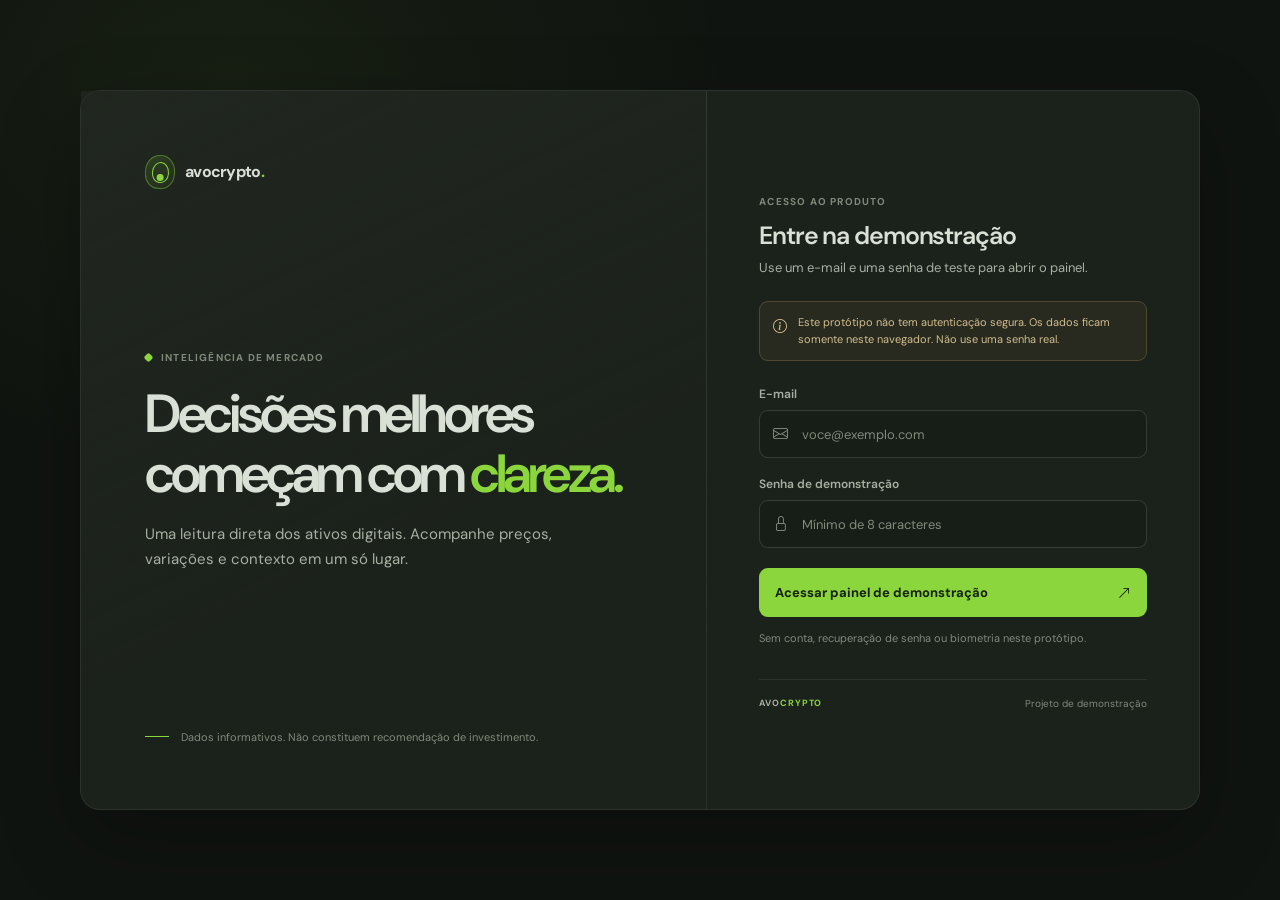
==== commit c25ea775: "Refactor CSS styles for improved design system and responsiveness; update color variables, typograph" ====
--- a/index.html
+++ b/index.html
@@ -1,141 +1,106 @@
 <!DOCTYPE html>
 <html lang="pt-BR">
-
 <head>
     <meta charset="UTF-8">
     <meta name="viewport" content="width=device-width, initial-scale=1.0, viewport-fit=cover">
-    <title>Avocrypto | Login</title>
+    <meta name="theme-color" content="#101410">
+    <meta name="description" content="Acesse a demonstração do painel de mercado Avocrypto.">
+    <title>Avocrypto — Acesso à demonstração</title>
 
-    <!-- Google Fonts: Fraunces (display), Inter (ui), IBM Plex Mono (data) -->
     <link rel="preconnect" href="https://fonts.googleapis.com">
     <link rel="preconnect" href="https://fonts.gstatic.com" crossorigin>
-    <link
-        href="https://fonts.googleapis.com/css2?family=Fraunces:wght@500;600;700&family=Inter:wght@400;500;600;700&family=IBM+Plex+Mono:wght@500;600&display=swap"
-        rel="stylesheet">
-
-    <!-- Bootstrap 5 CSS & Icons -->
-    <link href="https://cdn.jsdelivr.net/npm/bootstrap@5.3.2/dist/css/bootstrap.min.css" rel="stylesheet">
-    <link rel="stylesheet" href="https://cdn.jsdelivr.net/npm/bootstrap-icons@1.11.3/font/bootstrap-icons.min.css">
-
-    <!-- Avocrypto Style -->
+    <link href="https://fonts.googleapis.com/css2?family=DM+Sans:wght@400;500;600;700&family=IBM+Plex+Mono:wght@400;500;600&display=swap" rel="stylesheet">
+    <link rel="stylesheet" href="https://cdn.jsdelivr.net/npm/bootstrap-icons@1.13.1/font/bootstrap-icons.min.css">
     <link rel="stylesheet" href="style.css">
 </head>
+<body class="login-page">
+    <main class="login-layout">
+        <section class="login-intro" aria-labelledby="brand-title">
+            <a class="brand" href="./index.html" aria-label="Avocrypto — início">
+                <span class="brand-mark" aria-hidden="true"><span></span></span>
+                <span class="brand-name">avocrypto<span>.</span></span>
+            </a>
+            <div class="intro-copy">
+                <span class="eyebrow"><span class="eyebrow-mark" aria-hidden="true"></span> INTELIGÊNCIA DE MERCADO</span>
+                <h1 id="brand-title">Decisões melhores<br>começam com <span>clareza.</span></h1>
+                <p>Uma leitura direta dos ativos digitais. Acompanhe preços, variações e contexto em um só lugar.</p>
+            </div>
+            <div class="intro-footnote">
+                <span class="intro-rule" aria-hidden="true"></span>
+                <span>Dados informativos. Não constituem recomendação de investimento.</span>
+            </div>
+        </section>
 
-<body class="d-flex align-items-center justify-content-center min-vh-100 py-4">
-
-    <!-- LOGIN CONTAINER CARD -->
-    <div class="login-container p-4 p-sm-5">
-
-        <!-- HEADER / LOGO -->
-        <div class="login-header text-center mb-4">
-            <div class="brand-logo-lg mx-auto mb-3 d-flex align-items-center justify-content-center">
-                <svg width="42" height="42" viewBox="0 0 24 24" fill="none" xmlns="http://www.w3.org/2000/svg">
-                    <path d="M12 2C7 2 3 8 3 13C3 18 7 22 12 22C17 22 21 18 21 13C21 8 17 2 12 2Z" fill="#7FA858" />
-                    <circle cx="12" cy="14" r="4" fill="#8A5A37" />
-                </svg>
-            </div>
-            <h1 class="brand-title-lg mb-1">AVOCRYPTO</h1>
-            <p class="login-subtitle">Acesse sua conta para acompanhar o mercado</p>
-        </div>
-
-        <!-- FORMULARIO DE LOGIN -->
-        <form id="form-login" onsubmit="return false;">
-
-            <!-- CAMPO EMAIL / USUARIO -->
-            <div class="input-group-custom mb-3">
-                <label for="email" class="input-label">E-mail ou usuário</label>
-                <div class="input-wrapper">
-                    <i class="bi bi-envelope input-icon"></i>
-                    <input type="email" id="email" class="form-control-avo" placeholder="seu@email.com" required
-                        autocomplete="email">
-                </div>
+        <section class="login-panel" aria-labelledby="login-title">
+            <div class="login-header">
+                <span class="section-kicker">ACESSO AO PRODUTO</span>
+                <h2 id="login-title">Entre na demonstração</h2>
+                <p>Use um e-mail e uma senha de teste para abrir o painel.</p>
             </div>
 
-            <!-- CAMPO SENHA -->
-            <div class="input-group-custom mb-3">
-                <label for="password" class="input-label">Senha</label>
-                <div class="input-wrapper">
-                    <i class="bi bi-lock input-icon"></i>
-                    <input type="password" id="password" class="form-control-avo" placeholder="••••••••" required
-                        autocomplete="current-password">
-
-                </div>
+            <div class="demo-notice" role="note">
+                <i class="bi bi-info-circle" aria-hidden="true"></i>
+                <p>Este protótipo não tem autenticação segura. Os dados ficam somente neste navegador. Não use uma senha real.</p>
             </div>
 
-            <!-- LEMBRAR-ME & ESQUECEU A SENHA -->
-            <div class="d-flex justify-content-between align-items-center mb-4 fs-8">
-                <div class="form-check custom-checkbox">
-                    <input class="form-check-input" type="checkbox" id="rememberMe">
-                    <label class="form-check-label text-muted" for="rememberMe">
-                        Lembrar-me
-                    </label>
+            <form id="form-login" novalidate>
+                <div class="input-group-custom">
+                    <label class="input-label" for="email">E-mail</label>
+                    <div class="input-wrapper">
+                        <i class="bi bi-envelope" aria-hidden="true"></i>
+                        <input type="email" id="email" class="form-control-avo" placeholder="voce@exemplo.com"
+                            autocomplete="email" inputmode="email" required aria-describedby="email-error">
+                    </div>
+                    <span class="field-error" id="email-error"></span>
                 </div>
-                <a href="#" class="link-forgot">Esqueceu a senha?</a>
+
+                <div class="input-group-custom">
+                    <label class="input-label" for="password">Senha de demonstração</label>
+                    <div class="input-wrapper">
+                        <i class="bi bi-lock" aria-hidden="true"></i>
+                        <input type="password" id="password" class="form-control-avo" placeholder="Mínimo de 8 caracteres"
+                            autocomplete="current-password" required minlength="8" aria-describedby="password-error">
+                    </div>
+                    <span class="field-error" id="password-error"></span>
+                </div>
+
+                <button type="submit" class="btn-avo-primary" id="loginSubmit">
+                    <span>Acessar painel de demonstração</span>
+                    <i class="bi bi-arrow-up-right" aria-hidden="true"></i>
+                </button>
+                <p class="form-footnote">Sem conta, recuperação de senha ou biometria neste protótipo.</p>
+            </form>
+
+            <div class="login-bottom">
+                <span class="brand-mini">AVO<span>CRYPTO</span></span>
+                <span>Projeto de demonstração</span>
             </div>
+        </section>
+    </main>
 
-            <!-- BOTAO PRINCIPAL DE ENTAR -->
-            <button type="submit" class="btn btn-avo-primary w-100 py-3 mb-3 fw-bold" onclick="criarConta()">
-                Entrar na conta
-            </button>
-
-            <!-- DIVISOR -->
-            <div class="divider d-flex align-items-center my-3">
-                <span>ou</span>
-            </div>
-
-            <!-- LOGIN COM BIOMETRIA / RÁPIDO -->
-            <button type="button"
-                class="btn btn-avo-outline w-100 py-2 d-flex align-items-center justify-content-center gap-2 mb-4">
-                <i class="bi bi-fingerprint fs-5"></i>
-                <span>Entrar com biometria</span>
-            </button>
-
-            <!-- CADASTRO -->
-            <div class="auth-links text-center">
-                <span class="text-muted fs-8">Ainda não tem uma conta?</span>
-                <a href="#" class="link-register fw-bold ms-1 fs-8">Criar conta</a>
-            </div>
-
-        </form>
-    </div>
-    <!-- ALERTA DE ERRO -->
-    <div id="alertBad" class="alert-badge alert-error" style="display: none;">
-        <span class="alert-icon">!</span>
-
+    <div id="alertBad" class="alert-badge alert-error" role="alert" aria-live="assertive" hidden>
+        <span class="alert-icon" aria-hidden="true">!</span>
         <div class="alert-content">
-            <strong>Não foi possível entrar</strong>
+            <strong>Não foi possível continuar</strong>
             <span id="avisoRuim"></span>
         </div>
-
-        <button onclick="document.getElementById('alertBad').style.display='none'">
-            ×
-        </button>
+        <button type="button" class="alert-dismiss" aria-label="Fechar mensagem de erro">&times;</button>
     </div>
 
-
-    <!-- ALERTA DE SUCESSO -->
-    <div id="alertGood" class="alert-badge alert-success" style="display: none;">
-        <span class="alert-icon">✓</span>
-
+    <div id="alertGood" class="alert-badge alert-success" role="status" aria-live="polite" hidden>
+        <span class="alert-icon" aria-hidden="true">✓</span>
         <div class="alert-content">
-            <strong>Conta criada</strong>
-            <span>Você já pode entrar com seu e-mail e senha.</span>
+            <strong>Acesso de demonstração liberado</strong>
+            <span>Abrindo o painel…</span>
         </div>
-
-        <button onclick="document.getElementById('alertGood').style.display='none'">
-            ×
-        </button>
     </div>
 
+    <div id="loading" class="loading-overlay" role="status" aria-live="polite" hidden>
+        <span class="loading-indicator" aria-hidden="true"></span>
+        <span>Preparando a demonstração…</span>
+    </div>
 
-    <!-- LOADING -->
-    <div style="display: none;" id="loading">
-        <div class="bola-loading"></div>
-    </div>
-    <!-- Scripts -->
-    <script src="https://cdn.jsdelivr.net/npm/bootstrap@5.3.2/dist/js/bootstrap.bundle.min.js"></script>
-    <script src="script.js"></script>
+    <script src="./script.js"></script>
     <script src="./jS/login.js"></script>
 </body>
-
-</html>+</html>
--- a/style.css
+++ b/style.css
@@ -1,875 +1,623 @@
-/* AVOCRYPTO — DESIGN SYSTEM */
-
 :root {
-  --c-bg: #0c100d;
-  --c-surface: #161b16;
-  --c-surface-2: #1c221c;
-
-  --c-brand: #7fa858;
-  --c-brand-light: #9cc077;
-  --c-pit: #8a5a37;
-  --c-yellow: #d9b25c;
-
-  --c-ink: #f1f2ee;
-  --c-ink-dim: #9aa196;
-  --c-ink-faint: #5d6459;
-
-  --c-up: #7fa858;
-  --c-down: #c0605a;
-  --c-up-bg: rgba(127, 168, 88, 0.14);
-  --c-down-bg: rgba(192, 96, 90, 0.14);
-
-  --line: rgba(255, 255, 255, 0.08);
-  --line-strong: rgba(255, 255, 255, 0.16);
-  --brand-line: rgba(127, 168, 88, 0.32);
-
-  --shadow-sm: 0 4px 14px rgba(0, 0, 0, 0.28);
-  --shadow-md: 0 12px 32px rgba(0, 0, 0, 0.4);
-
-  --radius-s: 9px;
-  --radius-m: 13px;
-  --radius-l: 20px;
-
-  --font-display: "Fraunces", serif;
-  --font-sans: "Inter", -apple-system, BlinkMacSystemFont, sans-serif;
-  --font-mono: "IBM Plex Mono", monospace;
-
-  --ease: 0.18s ease;
+  color-scheme: dark;
+  --bg: #101410;
+  --surface: #1b211b;
+  --surface-raised: #232a22;
+  --surface-soft: #171d17;
+  --accent: #8bd63c;
+  --accent-strong: #a3e45d;
+  --text: #d9e0d5;
+  --text-muted: #a6b0a2;
+  --text-subtle: #7f8a7b;
+  --positive: #9bdd68;
+  --negative: #f08a82;
+  --on-accent: #172012;
+  --border: rgba(217, 224, 213, 0.09);
+  --border-strong: rgba(217, 224, 213, 0.16);
+  --font-sans: "DM Sans", -apple-system, BlinkMacSystemFont, "Segoe UI", sans-serif;
+  --font-mono: "IBM Plex Mono", "SFMono-Regular", Consolas, monospace;
+  --weight-regular: 400;
+  --weight-medium: 500;
+  --weight-semibold: 600;
+  --weight-bold: 700;
+  --space-1: 4px;
+  --space-2: 8px;
+  --space-3: 12px;
+  --space-4: 16px;
+  --space-5: 20px;
+  --space-6: 24px;
+  --space-8: 32px;
+  --space-10: 40px;
+  --radius-control: 9px;
+  --ease-out: cubic-bezier(0.2, 0.7, 0.25, 1);
 }
 
 * {
   box-sizing: border-box;
-  margin: 0;
-  padding: 0;
-  -webkit-tap-highlight-color: transparent;
+}
+
+html {
+  min-width: 320px;
+  min-height: 100%;
 }
 
 body {
-  background: #000;
-  color: var(--c-ink);
-  font-family: var(--font-sans);
-  -webkit-font-smoothing: antialiased;
-  overflow: hidden;
-}
-
-*:focus-visible {
-  outline: 2px solid var(--c-brand);
-  outline-offset: 2px;
-}
-
-/* APP SHELL */
-.app-wrapper {
-  background: var(--c-bg);
-  width: 100%;
-  max-width: 440px;
+  min-width: 320px;
   min-height: 100vh;
   min-height: 100dvh;
-  margin: 0 auto;
+  margin: 0;
+  background: var(--bg);
+  color: var(--text);
+  font-family: var(--font-sans);
+  font-size: 15px;
+  line-height: 1.5;
+  -webkit-font-smoothing: antialiased;
+}
+
+button,
+input {
+  font: inherit;
+}
+
+button {
+  color: inherit;
+}
+
+:focus-visible {
+  outline: 2px solid var(--accent);
+  outline-offset: 3px;
+}
+
+::selection {
+  background: rgba(139, 214, 60, 0.26);
+  color: var(--text);
+}
+
+[hidden] {
+  display: none !important;
+}
+
+.login-page {
+  display: grid;
+  align-items: center;
+  padding: clamp(20px, 5vw, 64px);
+  background:
+    radial-gradient(ellipse at 18% 10%, rgba(139, 214, 60, 0.055), transparent 34%),
+    var(--bg);
+}
+
+.login-layout {
+  width: min(1120px, 100%);
+  min-height: min(720px, calc(100dvh - 80px));
+  display: grid;
+  grid-template-columns: minmax(0, 1.12fr) minmax(370px, 0.88fr);
+  margin: auto;
+  border: 1px solid var(--border);
+  border-radius: 20px;
+  background: var(--surface);
+  box-shadow: 0 28px 80px rgba(0, 0, 0, 0.28);
+  animation: login-enter 500ms var(--ease-out) both;
+}
+
+.login-intro {
+  display: flex;
+  flex-direction: column;
+  justify-content: space-between;
+  padding: clamp(34px, 5vw, 64px);
+  border-right: 1px solid var(--border);
+  background: linear-gradient(155deg, rgba(35, 42, 34, 0.64), rgba(27, 33, 27, 0.1) 60%);
+}
+
+.brand {
+  width: fit-content;
+  display: inline-flex;
+  align-items: center;
+  gap: 10px;
+  color: var(--text);
+  text-decoration: none;
+}
+
+.brand-mark {
   position: relative;
+  width: 30px;
+  height: 34px;
+  display: inline-grid;
+  place-items: center;
   overflow: hidden;
-  display: flex;
-  flex-direction: column;
-}
-
-@media (min-width: 441px) {
-  body {
-    display: flex;
-    align-items: center;
-    justify-content: center;
-    min-height: 100vh;
-  }
-  .app-wrapper {
-    height: 90vh;
-    min-height: 800px;
-    border-radius: 28px;
-    border: 1px solid var(--line);
-    box-shadow: 0 24px 70px rgba(0, 0, 0, 0.65);
-  }
-}
-
-/* VIEWS */
-.view {
+  border: 1px solid rgba(139, 214, 60, 0.42);
+  border-radius: 48% 48% 45% 45%;
+  background: linear-gradient(145deg, rgba(139, 214, 60, 0.15), rgba(139, 214, 60, 0.035));
+  transform: rotate(4deg);
+}
+
+.brand-mark::before {
+  width: 15px;
+  height: 19px;
+  border: 1px solid var(--accent);
+  border-radius: 50% 50% 46% 46%;
+  content: "";
+}
+
+.brand-mark span {
   position: absolute;
-  inset: 0;
-  display: flex;
-  flex-direction: column;
-  opacity: 0;
-  pointer-events: none;
-  transition: opacity 0.2s ease;
-  z-index: 1;
-}
-.view.view-active {
-  opacity: 1;
-  pointer-events: all;
-  z-index: 10;
-}
-
-/* TEXT */
-.text-main {
-  color: var(--c-brand) !important;
-}
-.text-muted {
-  color: var(--c-ink-dim) !important;
-}
-.text-up {
-  color: var(--c-up) !important;
-}
-.text-down {
-  color: var(--c-down) !important;
-}
-
-.text-link {
-  color: var(--c-brand);
-  text-decoration: none;
-  font-weight: 500;
-  font-size: 0.9rem;
-  transition: var(--ease);
-}
-.text-link:hover {
-  color: var(--c-brand-light);
-}
-
-.brand-title {
-  font-family: var(--font-display);
+  bottom: 7px;
+  width: 7px;
+  height: 7px;
+  border-radius: 50%;
+  background: var(--accent);
+}
+
+.brand-name {
+  font-size: 16px;
+  font-weight: 700;
+  letter-spacing: -0.045em;
+}
+
+.brand-name > span {
+  color: var(--accent);
+}
+
+.intro-copy {
+  max-width: 490px;
+  margin: auto 0;
+  padding: 60px 0;
+}
+
+.eyebrow,
+.section-kicker {
+  display: inline-flex;
+  align-items: center;
+  gap: 9px;
+  color: var(--text-subtle);
+  font-size: 10px;
+  font-weight: 700;
+  letter-spacing: 0.12em;
+}
+
+.eyebrow-mark {
+  width: 7px;
+  height: 7px;
+  border-radius: 2px;
+  background: var(--accent);
+  transform: rotate(45deg);
+}
+
+.intro-copy h1 {
+  margin: 18px 0 18px;
+  color: var(--text);
+  font-size: clamp(38px, 4.2vw, 55px);
   font-weight: 600;
-  font-size: 1.7rem;
-  letter-spacing: -0.3px;
-  margin-bottom: 0.2rem;
-}
-.brand-subtitle {
-  color: var(--c-ink-dim);
-  font-size: 0.9rem;
-}
-.page-title {
-  font-family: var(--font-display);
+  letter-spacing: -0.065em;
+  line-height: 1.1;
+}
+
+.intro-copy h1 span {
+  color: var(--accent);
+}
+
+.intro-copy p {
+  max-width: 420px;
+  margin: 0;
+  color: var(--text-muted);
+  font-size: 15px;
+  line-height: 1.7;
+}
+
+.intro-footnote {
+  display: flex;
+  align-items: center;
+  gap: 12px;
+  color: var(--text-subtle);
+  font-size: 11px;
+}
+
+.intro-rule {
+  width: 24px;
+  height: 1px;
+  flex: 0 0 24px;
+  background: var(--accent);
+}
+
+.login-panel {
+  width: 100%;
+  max-width: 490px;
+  align-self: center;
+  justify-self: center;
+  padding: clamp(32px, 4vw, 52px);
+}
+
+.login-header {
+  margin-bottom: 22px;
+}
+
+.login-header h2 {
+  margin: 9px 0 7px;
+  color: var(--text);
+  font-size: 25px;
   font-weight: 600;
-  font-size: 1.4rem;
-}
-.section-title {
+  letter-spacing: -0.045em;
+  line-height: 1.25;
+}
+
+.login-header p {
+  margin: 0;
+  color: var(--text-muted);
+  font-size: 13px;
+  line-height: 1.6;
+}
+
+.demo-notice {
+  display: flex;
+  align-items: flex-start;
+  gap: 11px;
+  margin-bottom: 24px;
+  padding: 12px 13px;
+  border: 1px solid rgba(212, 174, 94, 0.23);
+  border-radius: var(--radius-control);
+  background: rgba(212, 174, 94, 0.07);
+  color: #d2bd8e;
+}
+
+.demo-notice i {
+  flex: 0 0 auto;
+  margin-top: 2px;
+  font-size: 14px;
+}
+
+.demo-notice p {
+  margin: 0;
+  font-size: 11px;
+  line-height: 1.55;
+}
+
+#form-login {
+  display: grid;
+  gap: 17px;
+}
+
+.input-group-custom {
+  min-width: 0;
+}
+
+.input-label {
+  display: block;
+  margin-bottom: 7px;
+  color: var(--text-muted);
+  font-size: 12px;
   font-weight: 600;
-  font-size: 1.1rem;
-  margin: 0;
-}
-
-.glass-panel {
-  background: var(--c-surface);
-  border: 1px solid var(--line);
-  border-radius: var(--radius-m);
-}
-
-/* FORM */
-.avo-form label {
-  display: block;
-  font-size: 0.85rem;
-  font-weight: 500;
-  color: var(--c-ink-dim);
-  margin-bottom: 0.4rem;
-  text-align: left;
 }
 
 .input-wrapper {
   position: relative;
-  display: flex;
-  align-items: center;
-}
-
-.input-wrapper i {
-  position: absolute;
-  left: 1rem;
-  color: var(--c-ink-faint);
-  font-size: 1.1rem;
-}
-
-.input-wrapper input {
-  width: 100%;
-  background: var(--c-surface);
-  border: 1px solid var(--line);
-  color: var(--c-ink);
-  border-radius: var(--radius-s);
-  padding: 0.9rem 1rem 0.9rem 2.8rem;
-  font-size: 1rem;
-  transition: border-color var(--ease);
-}
-
-.input-wrapper input:focus {
-  outline: none;
-  border-color: var(--c-brand);
-}
-
-.input-wrapper input::placeholder {
-  color: var(--c-ink-faint);
-}
-
-/* BUTTONS */
-.btn-avo-primary,
-.btn-avo-outline,
-.btn-avo-danger {
-  border-radius: var(--radius-s);
-  cursor: pointer;
-  font-weight: 600;
-  transition: var(--ease);
-}
-
-.btn-avo-primary {
-  background: var(--c-brand);
-  color: var(--c-bg);
-  border: 0;
-  padding: 1rem;
-  font-weight: 700;
-  font-size: 1rem;
-  display: flex;
-  justify-content: center;
-  align-items: center;
-  gap: 8px;
-}
-.btn-avo-primary:hover {
-  background: var(--c-brand-light);
-}
-.btn-avo-primary:active {
-  transform: scale(0.98);
-}
-
-.btn-avo-outline {
-  background: transparent;
-  color: var(--c-ink);
-  border: 1px solid var(--line-strong);
-  padding: 0.9rem;
-}
-.btn-avo-outline:hover {
-  background: var(--c-surface);
-}
-
-.btn-avo-danger {
-  background: var(--c-down-bg);
-  color: var(--c-down);
-  border: 1px solid rgba(192, 96, 90, 0.3);
-  padding: 0.9rem;
-}
-.btn-avo-danger:active {
-  background: rgba(192, 96, 90, 0.24);
-}
-
-.icon-btn {
-  background: transparent;
-  border: 0;
-  color: var(--c-ink-dim);
-  font-size: 1.4rem;
-  cursor: pointer;
-  transition: var(--ease);
-  position: relative;
-}
-.icon-btn:hover,
-.icon-btn.active {
-  color: var(--c-brand);
-}
-
-.badge-dot {
-  position: absolute;
-  top: 2px;
-  right: 2px;
-  width: 8px;
-  height: 8px;
-  background: var(--c-down);
-  border-radius: 50%;
-  border: 2px solid var(--c-bg);
-}
-
-/* DIVIDER */
-.divider {
-  text-align: center;
-  position: relative;
-  margin: 1.5rem 0;
-}
-.divider:before {
-  content: "";
-  position: absolute;
-  left: 0;
-  top: 50%;
-  width: 100%;
-  height: 1px;
-  background: var(--line);
-  z-index: 1;
-}
-.divider span {
-  position: relative;
-  z-index: 2;
-  background: var(--c-bg);
-  padding: 0 1rem;
-  color: var(--c-ink-faint);
-  font-size: 0.85rem;
-  font-weight: 500;
-}
-
-/* LOGIN / HEADER */
-.login-container {
-  padding: 2rem;
-  display: flex;
-  flex-direction: column;
-  justify-content: center;
-  height: 100%;
-}
-
-.app-header {
-  padding: 1.5rem;
-  border-bottom: 1px solid var(--line);
-  background: var(--c-bg);
-  z-index: 20;
-}
-.header-brand {
-  font-family: var(--font-display);
-  font-weight: 600;
-  font-size: 1.1rem;
-}
-
-.avatar-sm {
-  width: 32px;
-  height: 32px;
-  border-radius: 50%;
-  border: 2px solid var(--c-brand);
-}
-.avatar-lg {
-  width: 90px;
-  height: 90px;
-  border-radius: 50%;
-  border: 3px solid var(--c-brand);
-  padding: 3px;
-}
-
-.app-content-scroll {
-  flex: 1;
-  overflow-y: auto;
-  padding: 1.5rem 1.5rem 6rem;
-  scroll-behavior: smooth;
-}
-.app-content-scroll::-webkit-scrollbar {
-  display: none;
-}
-
-/* TABS */
-.tab-content {
-  display: none;
-}
-.tab-content.tab-active {
-  display: block;
-  animation: fadeIn 0.2s ease;
-}
-
-/* DASHBOARD */
-.greeting-title {
-  font-family: var(--font-display);
-  font-size: 1.3rem;
-  font-weight: 600;
-  margin-bottom: 0.2rem;
-}
-.greeting-sub {
-  color: var(--c-ink-dim);
-  font-size: 0.9rem;
-}
-
-.overview-card {
-  background: var(--c-surface);
-  border-radius: var(--radius-s);
-  padding: 1rem;
-  display: flex;
-  flex-direction: column;
-  border: 1px solid var(--line);
-}
-.overview-label {
-  font-size: 0.75rem;
-  color: var(--c-ink-dim);
-  font-weight: 500;
-  margin-bottom: 4px;
-}
-.overview-value {
-  font-family: var(--font-mono);
-  font-size: 1.1rem;
-  font-weight: 600;
-}
-
-.search-wrapper .clear-search {
-  position: absolute;
-  right: 1rem;
-  left: auto;
-  font-size: 1rem;
-  cursor: pointer;
-  color: var(--c-ink-dim);
-}
-.search-wrapper .clear-search:hover {
-  color: var(--c-ink);
-}
-
-.glass-dropdown {
-  position: absolute;
-  top: 100%;
-  left: 0;
-  width: 100%;
-  background: var(--c-surface-2);
-  border: 1px solid var(--line-strong);
-  border-radius: var(--radius-s);
-  margin-top: 8px;
-  z-index: 50;
-  max-height: 300px;
-  overflow-y: auto;
-  box-shadow: var(--shadow-md);
-  padding: 0.5rem;
-}
-
-/* CRYPTO */
-.crypto-list {
-  display: flex;
-  flex-direction: column;
-  gap: 10px;
-}
-
-.crypto-card {
-  background: var(--c-surface);
-  border: 1px solid var(--line);
-  border-radius: var(--radius-m);
-  padding: 1rem;
-  display: flex;
-  align-items: center;
-  justify-content: space-between;
-  cursor: pointer;
-  transition:
-    border-color var(--ease),
-    background var(--ease);
-}
-.crypto-card:hover {
-  background: var(--c-surface-2);
-  border-color: var(--line-strong);
-}
-.crypto-card:active {
-  background: var(--c-surface-2);
-}
-
-.crypto-left {
-  display: flex;
-  align-items: center;
-  gap: 12px;
-}
-.crypto-rank {
-  font-family: var(--font-mono);
-  font-size: 0.8rem;
-  color: var(--c-ink-faint);
-  width: 16px;
-  text-align: center;
-}
-.crypto-img {
-  width: 36px;
-  height: 36px;
-  border-radius: 50%;
-  background: var(--c-bg);
-}
-.crypto-name {
-  font-weight: 600;
-  font-size: 0.95rem;
-  color: var(--c-ink);
-  white-space: nowrap;
-  overflow: hidden;
-  text-overflow: ellipsis;
-  max-width: 100px;
-}
-.crypto-symbol {
-  font-size: 0.75rem;
-  color: var(--c-ink-dim);
-  text-transform: uppercase;
-  font-weight: 500;
-}
-
-.crypto-right {
-  text-align: right;
-}
-.crypto-price {
-  font-family: var(--font-mono);
-  font-weight: 600;
-  font-size: 0.95rem;
-}
-.crypto-change {
-  font-family: var(--font-mono);
-  font-size: 0.8rem;
-  font-weight: 600;
-  display: inline-block;
-  margin-top: 2px;
-}
-
-/* INTERNAL TABS */
-.avo-tabs {
-  display: flex;
-  background: var(--c-bg);
-  border: 1px solid var(--line);
-  border-radius: var(--radius-s);
-  padding: 4px;
-}
-.avo-tab {
-  flex: 1;
-  background: transparent;
-  border: 0;
-  color: var(--c-ink-dim);
-  font-size: 0.85rem;
-  font-weight: 600;
-  padding: 8px 0;
-  border-radius: 7px;
-  cursor: pointer;
-  transition: var(--ease);
-}
-.avo-tab.active {
-  background: var(--c-surface);
-  color: var(--c-brand);
-}
-
-/* PROFILE */
-.settings-item {
-  width: 100%;
-  background: transparent;
-  border: 0;
-  border-bottom: 1px solid var(--line);
-  color: var(--c-ink);
-  font-size: 0.95rem;
-  font-weight: 500;
-  padding: 1rem;
-  display: flex;
-  align-items: center;
-  gap: 12px;
-  cursor: pointer;
-  transition: var(--ease);
-  text-align: left;
-}
-.settings-item:last-child {
-  border-bottom: 0;
-}
-.settings-item:hover {
-  background: var(--c-surface);
-}
-
-/* NAV */
-.bottom-nav {
-  position: absolute;
-  bottom: 0;
-  left: 0;
-  width: 100%;
-  background: rgba(12, 16, 13, 0.92);
-  border-top: 1px solid var(--line);
-  display: flex;
-  justify-content: space-around;
-  padding: 0.8rem 0;
-  padding-bottom: calc(0.8rem + env(safe-area-inset-bottom));
-  z-index: 100;
-}
-.nav-item {
-  background: transparent;
-  border: 0;
-  display: flex;
-  flex-direction: column;
-  align-items: center;
-  gap: 4px;
-  color: var(--c-ink-dim);
-  cursor: pointer;
-  transition: var(--ease);
-  width: 25%;
-}
-.nav-item i {
-  font-size: 1.3rem;
-}
-.nav-item span {
-  font-size: 0.7rem;
-  font-weight: 600;
-}
-.nav-item.active {
-  color: var(--c-brand);
-}
-
-/* MODAL */
-.full-modal {
-  position: absolute;
-  inset: 0;
-  background: var(--c-bg);
-  z-index: 999;
-  display: flex;
-  flex-direction: column;
-  transition: transform 0.25s ease;
-  transform: translateY(100%);
-}
-.full-modal:not(.d-none) {
-  transform: translateY(0);
-}
-
-.glass-panel-strong {
-  flex: 1;
-  background: var(--c-bg);
-  padding: 1.5rem;
-  overflow-y: auto;
-  padding-bottom: calc(2rem + env(safe-area-inset-bottom));
-}
-
-.coin-img-sm {
-  width: 32px;
-  height: 32px;
-  border-radius: 50%;
-}
-
-.badge-coin {
-  background: var(--c-surface-2);
-  color: var(--c-ink);
-  font-size: 0.7rem;
-  padding: 2px 6px;
-  border-radius: 6px;
-  font-weight: 600;
-  text-transform: uppercase;
-}
-
-.display-price {
-  font-family: var(--font-mono);
-  font-weight: 700;
-  font-size: 2.3rem;
-  letter-spacing: -0.5px;
-}
-
-.price-change-pill {
-  padding: 6px 12px;
-  border-radius: 20px;
-  font-weight: 600;
-  font-size: 0.9rem;
-}
-.price-change-pill.up {
-  background: var(--c-up-bg);
-  color: var(--c-up);
-}
-.price-change-pill.down {
-  background: var(--c-down-bg);
-  color: var(--c-down);
-}
-
-.chart-box {
-  padding: 1rem;
-  border-radius: var(--radius-m);
-  text-align: center;
-  min-height: 250px;
-}
-canvas {
-  max-width: 100%;
-}
-
-.chart-loader {
+}
+
+.input-wrapper > i {
   position: absolute;
   top: 50%;
-  left: 50%;
-  transform: translate(-50%, -50%);
-  color: var(--c-ink-dim);
-  font-size: 0.9rem;
-  font-weight: 500;
+  left: 14px;
+  color: var(--text-subtle);
+  font-size: 15px;
   pointer-events: none;
-}
-
-.filter-btn {
-  background: transparent;
-  border: 1px solid var(--line-strong);
-  color: var(--c-ink-dim);
-  padding: 6px 16px;
-  border-radius: var(--radius-s);
-  font-size: 0.8rem;
-  font-weight: 600;
+  transform: translateY(-50%);
+  transition: color 160ms ease;
+}
+
+.form-control-avo {
+  width: 100%;
+  min-height: 48px;
+  padding: 11px 14px 11px 42px;
+  border: 1px solid var(--border-strong);
+  border-radius: var(--radius-control);
+  outline: 0;
+  background: var(--surface-soft);
+  color: var(--text);
+  font-size: 13px;
+  transition: border-color 160ms ease, box-shadow 160ms ease, background-color 200ms ease;
+}
+
+.form-control-avo::placeholder {
+  color: var(--text-subtle);
+  opacity: 1;
+}
+
+.form-control-avo:hover {
+  border-color: rgba(217, 224, 213, 0.25);
+}
+
+.input-wrapper:focus-within > i {
+  color: var(--accent);
+}
+
+.form-control-avo:focus {
+  border-color: var(--accent);
+  box-shadow: 0 0 0 3px rgba(139, 214, 60, 0.1);
+}
+
+.form-control-avo[aria-invalid="true"] {
+  border-color: var(--negative);
+}
+
+.field-error {
+  display: block;
+  min-height: 0;
+  margin-top: 5px;
+  color: var(--negative);
+  font-size: 11px;
+}
+
+.field-error:empty {
+  display: none;
+}
+
+.btn-avo-primary {
+  width: 100%;
+  min-height: 49px;
+  display: flex;
+  align-items: center;
+  justify-content: space-between;
+  gap: 12px;
+  margin-top: 3px;
+  padding: 0 16px;
+  border: 0;
+  border-radius: var(--radius-control);
+  background: var(--accent);
+  color: var(--on-accent);
+  font-size: 13px;
+  font-weight: 700;
   cursor: pointer;
-  transition: var(--ease);
-}
-.filter-btn:hover {
-  background: var(--c-surface);
-}
-.filter-btn.active {
-  background: var(--c-brand);
-  color: var(--c-bg);
-  border-color: var(--c-brand);
-}
-
-.stats-grid {
+  transition: background-color 150ms ease, transform 150ms ease, box-shadow 150ms ease;
+}
+
+.btn-avo-primary:hover {
+  background: var(--accent-strong);
+  box-shadow: 0 7px 20px rgba(139, 214, 60, 0.1);
+}
+
+.btn-avo-primary:active {
+  transform: translateY(1px);
+}
+
+.btn-avo-primary:disabled {
+  cursor: wait;
+  opacity: 0.7;
+}
+
+.form-footnote {
+  margin: -4px 0 0;
+  color: var(--text-subtle);
+  font-size: 11px;
+  line-height: 1.55;
+}
+
+.login-bottom {
+  display: flex;
+  align-items: center;
+  justify-content: space-between;
+  gap: 12px;
+  margin-top: 32px;
+  padding-top: 16px;
+  border-top: 1px solid var(--border);
+  color: var(--text-subtle);
+  font-size: 10px;
+}
+
+.brand-mini {
+  color: var(--text-muted);
+  font-size: 9px;
+  font-weight: 700;
+  letter-spacing: 0.1em;
+}
+
+.brand-mini span {
+  color: var(--accent);
+}
+
+.alert-badge {
+  position: fixed;
+  z-index: 20;
+  right: 20px;
+  bottom: 20px;
+  width: min(380px, calc(100vw - 32px));
+  display: flex;
+  align-items: center;
+  gap: 12px;
+  padding: 14px;
+  border: 1px solid var(--border-strong);
+  border-left: 3px solid var(--negative);
+  border-radius: 11px;
+  background: var(--surface);
+  box-shadow: 0 16px 40px rgba(0, 0, 0, 0.34);
+}
+
+.alert-success {
+  border-left-color: var(--positive);
+}
+
+.alert-icon {
+  width: 27px;
+  height: 27px;
+  flex: 0 0 27px;
   display: grid;
-  grid-template-columns: 1fr 1fr;
-  gap: 12px;
-}
-
-.stat-card {
-  background: var(--c-surface);
-  border: 1px solid var(--line);
-  border-radius: var(--radius-s);
-  padding: 12px;
-  display: flex;
-  flex-direction: column;
-  gap: 4px;
-}
-.stat-label {
-  font-size: 0.75rem;
-  color: var(--c-ink-dim);
-  font-weight: 500;
-}
-.stat-val {
-  font-family: var(--font-mono);
-  font-size: 1rem;
-  font-weight: 600;
-  color: var(--c-ink);
-}
-
-/* ANIMATIONS */
-@keyframes fadeIn {
-  from {
-    opacity: 0;
-  }
-  to {
-    opacity: 1;
-  }
-}
-
-.skeleton-item {
-  height: 66px;
-  border-radius: var(--radius-m);
-  margin-bottom: 10px;
-  background: linear-gradient(
-    90deg,
-    var(--c-surface) 25%,
-    var(--c-surface-2) 50%,
-    var(--c-surface) 75%
-  );
-  background-size: 400% 100%;
-  animation: skelLoading 1.4s ease-in-out infinite;
-}
-@keyframes skelLoading {
-  0% {
-    background-position: 200% 0;
-  }
-  100% {
-    background-position: -200% 0;
-  }
-}
-
-/* ALERTS / LOADING — stay on the app's own dark surfaces, not a light-mode card */
-.alert-badge,
-.loading-badge {
-  position: fixed;
-  top: 20px;
-  right: 20px;
-  display: flex;
-  align-items: center;
-  gap: 12px;
-  border-radius: var(--radius-m);
-  background: var(--c-surface);
-  border: 1px solid var(--line-strong);
-  box-shadow: var(--shadow-md);
-  z-index: 9999;
-}
-
-.alert-badge {
-  min-width: 300px;
-  padding: 14px 16px;
-}
-.loading-badge {
-  min-width: 260px;
-  padding: 18px 20px;
-  gap: 14px;
-}
-
-.alert-error {
-  border-left: 3px solid var(--c-down);
-}
-.alert-success {
-  border-left: 3px solid var(--c-up);
-}
-
-.alert-icon {
-  display: flex;
-  align-items: center;
-  justify-content: center;
-  width: 28px;
-  height: 28px;
+  place-items: center;
   border-radius: 50%;
+  background: rgba(240, 138, 130, 0.1);
+  color: var(--negative);
+  font-size: 13px;
   font-weight: 700;
-  font-size: 16px;
-  flex-shrink: 0;
-}
-.alert-error .alert-icon {
-  background: var(--c-down-bg);
-  color: var(--c-down);
-}
+}
+
 .alert-success .alert-icon {
-  background: var(--c-up-bg);
-  color: var(--c-up);
+  background: rgba(139, 214, 60, 0.1);
+  color: var(--positive);
 }
 
 .alert-content {
+  min-width: 0;
+  flex: 1;
   display: flex;
   flex-direction: column;
   gap: 2px;
-  flex: 1;
-}
+}
+
 .alert-content strong {
-  font-size: 14px;
-  color: var(--c-ink);
-}
+  color: var(--text);
+  font-size: 12px;
+}
+
 .alert-content span {
+  color: var(--text-muted);
+  font-size: 11px;
+  line-height: 1.45;
+}
+
+.alert-dismiss {
+  width: 30px;
+  height: 30px;
+  flex: 0 0 30px;
+  border: 0;
+  border-radius: 7px;
+  background: transparent;
+  color: var(--text-subtle);
+  font-size: 20px;
+  cursor: pointer;
+}
+
+.alert-dismiss:hover {
+  background: var(--surface-raised);
+  color: var(--text);
+}
+
+.loading-overlay {
+  position: fixed;
+  z-index: 15;
+  inset: 0;
+  display: flex;
+  align-items: center;
+  justify-content: center;
+  gap: 12px;
+  background: rgba(12, 16, 12, 0.74);
+  color: var(--text);
   font-size: 13px;
-  color: var(--c-ink-dim);
-}
-
-.alert-badge button {
-  border: 0;
-  background: transparent;
-  font-size: 20px;
-  color: var(--c-ink-faint);
-  cursor: pointer;
-}
-.alert-badge button:hover {
-  color: var(--c-ink);
-}
-
-.spinner {
-  width: 28px;
-  height: 28px;
-  flex-shrink: 0;
-  border: 3px solid var(--line-strong);
-  border-top-color: var(--c-brand);
+  backdrop-filter: blur(3px);
+}
+
+.loading-indicator {
+  width: 18px;
+  height: 18px;
+  flex: 0 0 18px;
+  border: 2px solid var(--border-strong);
+  border-top-color: var(--accent);
   border-radius: 50%;
-  animation: girar 0.7s linear infinite;
-}
-
-.loading-content {
-  display: flex;
-  flex-direction: column;
-  gap: 3px;
-}
-.loading-content strong {
-  font-size: 14px;
-  color: var(--c-ink);
-}
-.loading-content span {
-  font-size: 13px;
-  color: var(--c-ink-dim);
-}
-
-.loading-overlay,
-#loading {
-  position: fixed;
-  inset: 0;
-  width: 100%;
-  height: 100%;
-  display: flex;
-  align-items: center;
-  justify-content: center;
-  background: rgba(0, 0, 0, 0.5);
-  z-index: 9999;
-}
-
-.bola-loading {
-  width: 38px;
-  height: 38px;
-  border: 4px solid var(--line-strong);
-  border-top-color: var(--c-brand);
-  border-radius: 50%;
-  animation: girar 0.7s linear infinite;
-}
-
-@keyframes girar {
-  to {
-    transform: rotate(360deg);
-  }
-}
-
-.d-none {
-  display: none !important;
-}
+  animation: spin 750ms linear infinite;
+}
+
+@keyframes spin {
+  to { transform: rotate(360deg); }
+}
+
+@keyframes login-enter {
+  from { opacity: 0; transform: translateY(10px); }
+  to { opacity: 1; transform: translateY(0); }
+}
+
+@media (max-width: 800px) {
+  .login-page {
+    display: block;
+    padding: 24px;
+  }
+
+  .login-layout {
+    width: min(560px, 100%);
+    min-height: 0;
+    grid-template-columns: minmax(0, 1fr);
+  }
+
+  .login-intro {
+    min-height: 260px;
+    padding: 28px 32px 22px;
+    border-right: 0;
+    border-bottom: 1px solid var(--border);
+  }
+
+  .intro-copy {
+    margin: 35px 0 22px;
+    padding: 0;
+  }
+
+  .intro-copy h1 {
+    margin: 13px 0 11px;
+    font-size: clamp(32px, 6vw, 42px);
+  }
+
+  .intro-copy p {
+    font-size: 13px;
+  }
+
+  .intro-footnote {
+    display: none;
+  }
+
+  .login-panel {
+    max-width: none;
+    padding: 32px;
+  }
+}
+
+@media (max-width: 480px) {
+  .login-page {
+    padding: 0;
+    background: var(--surface);
+  }
+
+  .login-layout {
+    width: 100%;
+    min-height: 100dvh;
+    border: 0;
+    border-radius: 0;
+    box-shadow: none;
+  }
+
+  .login-intro {
+    min-height: 210px;
+    padding: 23px 21px 16px;
+  }
+
+  .intro-copy {
+    margin: 26px 0 0;
+  }
+
+  .intro-copy h1 {
+    font-size: clamp(29px, 8.5vw, 37px);
+  }
+
+  .intro-copy p {
+    font-size: 12px;
+  }
+
+  .login-panel {
+    align-self: start;
+    padding: 26px 21px 30px;
+  }
+
+  .login-header h2 {
+    font-size: 22px;
+  }
+
+  .demo-notice {
+    margin-bottom: 20px;
+  }
+
+  .login-bottom {
+    margin-top: 25px;
+  }
+}
+
+@media (prefers-reduced-motion: reduce) {
+  *,
+  *::before,
+  *::after {
+    animation-duration: 0.01ms !important;
+    animation-iteration-count: 1 !important;
+    transition-duration: 0.01ms !important;
+  }
+}
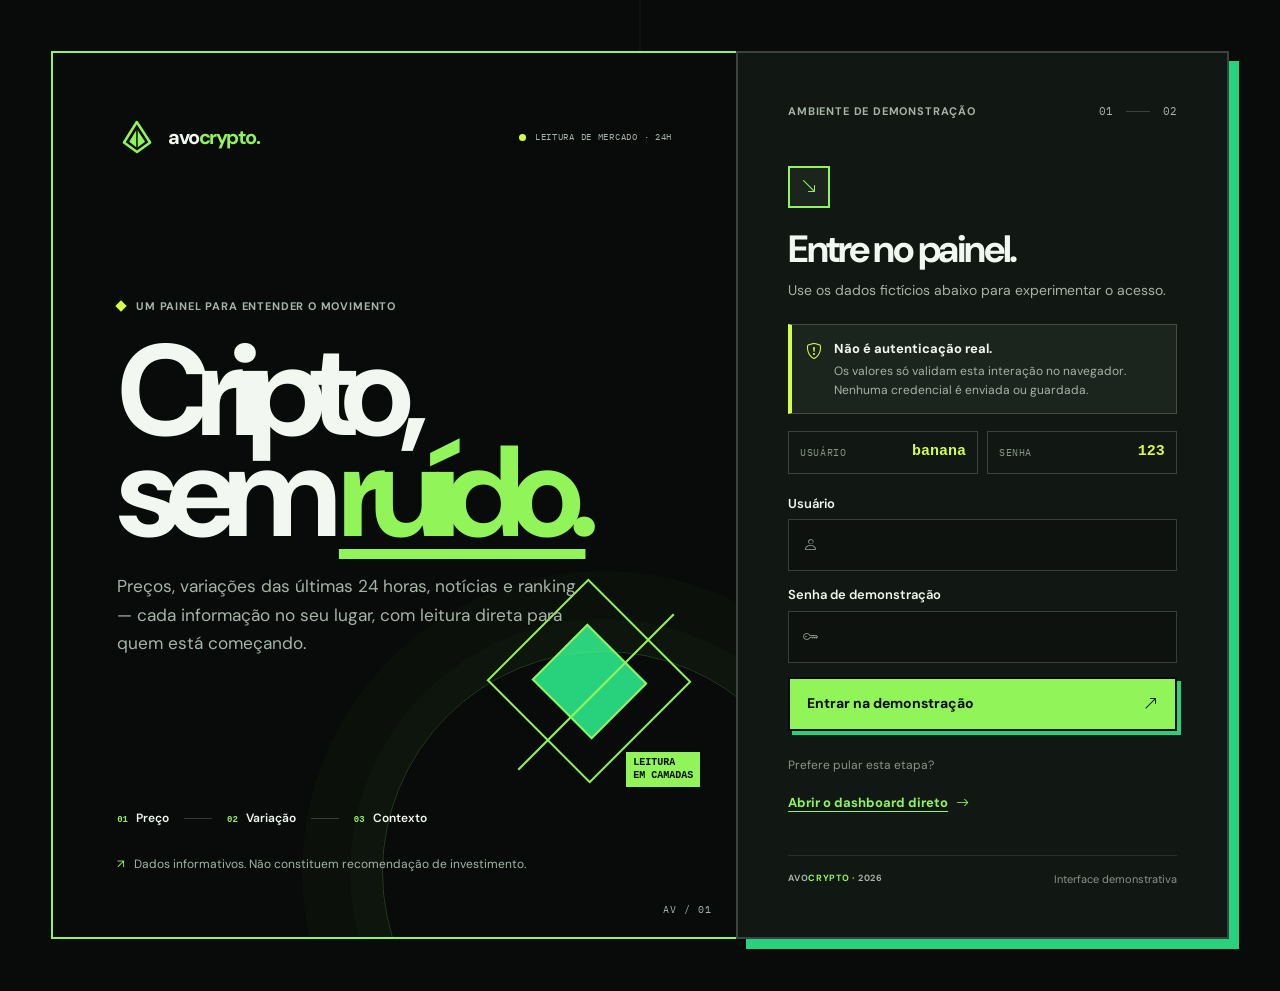
==== commit 6b86ef7b: "Refactor code structure for improved readability and maintainability" ====
--- a/index.html
+++ b/index.html
@@ -1,106 +1,120 @@
 <!DOCTYPE html>
-<html lang="pt-BR">
+<html lang="pt-BR" data-theme="dark">
 <head>
     <meta charset="UTF-8">
     <meta name="viewport" content="width=device-width, initial-scale=1.0, viewport-fit=cover">
-    <meta name="theme-color" content="#101410">
-    <meta name="description" content="Acesse a demonstração do painel de mercado Avocrypto.">
-    <title>Avocrypto — Acesso à demonstração</title>
+    <meta name="theme-color" content="#080B09">
+    <meta name="description" content="Acesse a demonstração do Avocrypto e acompanhe preços e variações de criptomoedas nas últimas 24 horas.">
+    <title>Avocrypto — Uma leitura clara do mercado</title>
 
     <link rel="preconnect" href="https://fonts.googleapis.com">
     <link rel="preconnect" href="https://fonts.gstatic.com" crossorigin>
     <link href="https://fonts.googleapis.com/css2?family=DM+Sans:wght@400;500;600;700&family=IBM+Plex+Mono:wght@400;500;600&display=swap" rel="stylesheet">
     <link rel="stylesheet" href="https://cdn.jsdelivr.net/npm/bootstrap-icons@1.13.1/font/bootstrap-icons.min.css">
-    <link rel="stylesheet" href="style.css">
+    <link rel="stylesheet" href="./styles/tokens.css">
+    <link rel="stylesheet" href="./styles/base.css">
+    <link rel="stylesheet" href="./styles/auth-redesign.css">
 </head>
 <body class="login-page">
-    <main class="login-layout">
+    <a class="skip-link" href="#demo-access">Pular para o acesso à demonstração</a>
+    <main class="login-layout login-container">
         <section class="login-intro" aria-labelledby="brand-title">
-            <a class="brand" href="./index.html" aria-label="Avocrypto — início">
-                <span class="brand-mark" aria-hidden="true"><span></span></span>
-                <span class="brand-name">avocrypto<span>.</span></span>
-            </a>
+            <header class="intro-topline">
+                <a class="brand" href="./index.html" aria-label="Avocrypto — início">
+                    <svg class="brand-mark" viewBox="0 0 40 40" aria-hidden="true" focusable="false">
+                        <path d="M7 25.5 19.8 5l13.3 20.5L20 35 7 25.5Z" fill="none" stroke="currentColor" stroke-width="2.5" stroke-linejoin="round"/>
+                        <path d="m12.2 24.7 7.7-12.4 8.2 12.4-8.1 6-7.8-6Z" fill="currentColor"/>
+                        <path d="m19.9 12.3.1 18.4" stroke="#080B09" stroke-width="1.5"/>
+                    </svg>
+                    <span class="brand-name">avo<span>crypto</span><b>.</b></span>
+                </a>
+                <span class="intro-stamp"><span aria-hidden="true"></span> LEITURA DE MERCADO · 24H</span>
+            </header>
+
             <div class="intro-copy">
-                <span class="eyebrow"><span class="eyebrow-mark" aria-hidden="true"></span> INTELIGÊNCIA DE MERCADO</span>
-                <h1 id="brand-title">Decisões melhores<br>começam com <span>clareza.</span></h1>
-                <p>Uma leitura direta dos ativos digitais. Acompanhe preços, variações e contexto em um só lugar.</p>
+                <span class="eyebrow"><span class="eyebrow-mark" aria-hidden="true"></span> UM PAINEL PARA ENTENDER O MOVIMENTO</span>
+                <h1 id="brand-title">Cripto,<br>sem <em>ruído.</em></h1>
+                <p>Preços, variações das últimas 24 horas, notícias e ranking — cada informação no seu lugar, com leitura direta para quem está começando.</p>
             </div>
-            <div class="intro-footnote">
-                <span class="intro-rule" aria-hidden="true"></span>
-                <span>Dados informativos. Não constituem recomendação de investimento.</span>
+
+            <div class="intro-bottom">
+                <div class="market-ribbon" aria-label="O painel acompanha três frentes de informação">
+                    <span><b>01</b> Preço</span>
+                    <i aria-hidden="true"></i>
+                    <span><b>02</b> Variação</span>
+                    <i aria-hidden="true"></i>
+                    <span><b>03</b> Contexto</span>
+                </div>
+                <p class="intro-disclaimer"><span aria-hidden="true">↗</span> Dados informativos. Não constituem recomendação de investimento.</p>
             </div>
+            <div class="intro-art" aria-hidden="true">
+                <span class="art-block art-block-one"></span>
+                <span class="art-block art-block-two"></span>
+                <span class="art-line"></span>
+                <span class="art-label">LEITURA<br>EM CAMADAS</span>
+            </div>
+            <span class="intro-index" aria-hidden="true">AV / 01</span>
         </section>
 
-        <section class="login-panel" aria-labelledby="login-title">
+        <section class="login-panel" id="demo-access" tabindex="-1" aria-labelledby="login-title">
+            <div class="panel-topline">
+                <span class="section-kicker">AMBIENTE DE DEMONSTRAÇÃO</span>
+                <span class="panel-counter">01 <i aria-hidden="true"></i> 02</span>
+            </div>
             <div class="login-header">
-                <span class="section-kicker">ACESSO AO PRODUTO</span>
-                <h2 id="login-title">Entre na demonstração</h2>
-                <p>Use um e-mail e uma senha de teste para abrir o painel.</p>
+                <span class="login-glyph" aria-hidden="true"><i class="bi bi-arrow-down-right"></i></span>
+                <h2 id="login-title">Entre no painel.</h2>
+                <p>Use os dados fictícios abaixo para experimentar o acesso.</p>
             </div>
 
-            <div class="demo-notice" role="note">
-                <i class="bi bi-info-circle" aria-hidden="true"></i>
-                <p>Este protótipo não tem autenticação segura. Os dados ficam somente neste navegador. Não use uma senha real.</p>
+            <aside class="demo-notice" role="note" aria-label="Aviso importante sobre esta demonstração">
+                <i class="bi bi-shield-exclamation" aria-hidden="true"></i>
+                <div>
+                    <strong>Não é autenticação real.</strong>
+                    <p>Os valores só validam esta interação no navegador. Nenhuma credencial é enviada ou guardada.</p>
+                </div>
+            </aside>
+
+            <div class="demo-credentials" aria-label="Credenciais fictícias de demonstração">
+                <span>USUÁRIO <strong>banana</strong></span>
+                <span>SENHA <strong>123</strong></span>
             </div>
 
-            <form id="form-login" novalidate>
+            <form id="form-login" class="demo-form" novalidate>
                 <div class="input-group-custom">
-                    <label class="input-label" for="email">E-mail</label>
+                    <label class="input-label" for="demo-user">Usuário</label>
                     <div class="input-wrapper">
-                        <i class="bi bi-envelope" aria-hidden="true"></i>
-                        <input type="email" id="email" class="form-control-avo" placeholder="voce@exemplo.com"
-                            autocomplete="email" inputmode="email" required aria-describedby="email-error">
+                        <i class="bi bi-person" aria-hidden="true"></i>
+                        <input class="form-control-avo" id="demo-user" type="text" autocomplete="off" autocapitalize="none" spellcheck="false" aria-describedby="login-feedback">
                     </div>
-                    <span class="field-error" id="email-error"></span>
                 </div>
-
                 <div class="input-group-custom">
-                    <label class="input-label" for="password">Senha de demonstração</label>
+                    <label class="input-label" for="demo-password">Senha de demonstração</label>
                     <div class="input-wrapper">
-                        <i class="bi bi-lock" aria-hidden="true"></i>
-                        <input type="password" id="password" class="form-control-avo" placeholder="Mínimo de 8 caracteres"
-                            autocomplete="current-password" required minlength="8" aria-describedby="password-error">
+                        <i class="bi bi-key" aria-hidden="true"></i>
+                        <input class="form-control-avo" id="demo-password" type="password" autocomplete="new-password" aria-describedby="login-feedback">
                     </div>
-                    <span class="field-error" id="password-error"></span>
                 </div>
-
-                <button type="submit" class="btn-avo-primary" id="loginSubmit">
-                    <span>Acessar painel de demonstração</span>
+                <p class="login-feedback" id="login-feedback" role="status" aria-live="polite"></p>
+                <button class="btn-avo-primary" type="submit">
+                    <span class="button-label">Entrar na demonstração</span>
                     <i class="bi bi-arrow-up-right" aria-hidden="true"></i>
                 </button>
-                <p class="form-footnote">Sem conta, recuperação de senha ou biometria neste protótipo.</p>
             </form>
 
-            <div class="login-bottom">
-                <span class="brand-mini">AVO<span>CRYPTO</span></span>
-                <span>Projeto de demonstração</span>
+            <div class="direct-access">
+                <span>Prefere pular esta etapa?</span>
+                <a href="./pages/dashboard.html">Abrir o dashboard direto <i class="bi bi-arrow-right" aria-hidden="true"></i></a>
             </div>
+            <footer class="login-bottom">
+                <span class="brand-mini">AVO<span>CRYPTO</span> <b>·</b> 2026</span>
+                <span>Interface demonstrativa</span>
+            </footer>
         </section>
     </main>
 
-    <div id="alertBad" class="alert-badge alert-error" role="alert" aria-live="assertive" hidden>
-        <span class="alert-icon" aria-hidden="true">!</span>
-        <div class="alert-content">
-            <strong>Não foi possível continuar</strong>
-            <span id="avisoRuim"></span>
-        </div>
-        <button type="button" class="alert-dismiss" aria-label="Fechar mensagem de erro">&times;</button>
-    </div>
-
-    <div id="alertGood" class="alert-badge alert-success" role="status" aria-live="polite" hidden>
-        <span class="alert-icon" aria-hidden="true">✓</span>
-        <div class="alert-content">
-            <strong>Acesso de demonstração liberado</strong>
-            <span>Abrindo o painel…</span>
-        </div>
-    </div>
-
-    <div id="loading" class="loading-overlay" role="status" aria-live="polite" hidden>
-        <span class="loading-indicator" aria-hidden="true"></span>
-        <span>Preparando a demonstração…</span>
-    </div>
-
-    <script src="./script.js"></script>
-    <script src="./jS/login.js"></script>
+    <script src="./js/cleanup-legacy-credentials.js"></script>
+    <script src="./js/ui/animations.js"></script>
+    <script src="./js/pages/auth.js"></script>
 </body>
 </html>
--- a/styles/tokens.css
+++ b/styles/tokens.css
@@ -0,0 +1,100 @@
+:root {
+  color-scheme: dark;
+  --bg: #080B09;
+  --surface: #111713;
+  --surface-raised: #1B241D;
+  --surface-soft: #0D120F;
+  --accent: #91F55A;
+  --accent-strong: #28D17C;
+  --accent-info: #91F55A;
+  --highlight: #D5FF45;
+  --text: #F3F7F1;
+  --text-muted: #A7B3A9;
+  --text-subtle: #87958A;
+  --positive: #55D98C;
+  --negative: #FF6B78;
+  --positive-soft: rgb(85 217 140 / 11%);
+  --negative-soft: rgb(255 107 120 / 12%);
+  --on-accent: #080B09;
+  --border: rgb(243 247 241 / 10%);
+  --border-strong: rgb(243 247 241 / 19%);
+  --focus: #D5FF45;
+  --shadow-panel: 0 18px 48px rgb(0 0 0 / 24%);
+  --shadow-float: 0 28px 80px rgb(0 0 0 / 38%);
+  --radius-control: 12px;
+  --radius-card: 18px;
+  --radius-panel: 26px;
+  --border-editorial: 2px solid var(--border-strong);
+  --shadow-hard: 6px 6px 0 var(--accent-strong);
+  --font-sans: "DM Sans", -apple-system, BlinkMacSystemFont, "Segoe UI", sans-serif;
+  --font-mono: "IBM Plex Mono", "SFMono-Regular", Consolas, monospace;
+  --weight-regular: 400;
+  --weight-medium: 500;
+  --weight-semibold: 600;
+  --weight-bold: 700;
+  --space-1: 4px;
+  --space-2: 8px;
+  --space-3: 12px;
+  --space-4: 16px;
+  --space-5: 20px;
+  --space-6: 24px;
+  --space-8: 32px;
+  --space-10: 40px;
+  --ease-out: cubic-bezier(0.2, 0.7, 0.25, 1);
+  --duration-fast: 150ms;
+  --duration-normal: 220ms;
+  --duration-theme: 240ms;
+  --content-width: 1280px;
+}
+
+:root[data-theme="dark"] {
+  color-scheme: dark;
+  --bg: #080B09;
+  --surface: #111713;
+  --surface-raised: #1B241D;
+  --surface-soft: #0D120F;
+  --accent: #91F55A;
+  --accent-strong: #28D17C;
+  --accent-info: #91F55A;
+  --highlight: #D5FF45;
+  --text: #F3F7F1;
+  --text-muted: #A7B3A9;
+  --text-subtle: #87958A;
+  --positive: #55D98C;
+  --negative: #FF6B78;
+  --positive-soft: rgb(85 217 140 / 11%);
+  --negative-soft: rgb(255 107 120 / 12%);
+  --on-accent: #080B09;
+  --border: rgb(243 247 241 / 10%);
+  --border-strong: rgb(243 247 241 / 19%);
+  --focus: #D5FF45;
+  --shadow-panel: 0 18px 48px rgb(0 0 0 / 24%);
+  --shadow-float: 0 28px 80px rgb(0 0 0 / 38%);
+  --shadow-hard: 6px 6px 0 var(--accent-strong);
+}
+
+:root[data-theme="light"] {
+  color-scheme: light;
+  --bg: #F1F5EF;
+  --surface: #FFFFFF;
+  --surface-raised: #E5EEE5;
+  --surface-soft: #F7FAF6;
+  --accent: #256A3D;
+  --accent-strong: #17653B;
+  --accent-info: #17653B;
+  --highlight: #B5E933;
+  --text: #142019;
+  --text-muted: #3F5145;
+  --text-subtle: #586B5D;
+  --positive: #17653B;
+  --negative: #B42336;
+  --positive-soft: rgb(23 101 59 / 9%);
+  --negative-soft: rgb(180 35 54 / 9%);
+  --on-accent: #FFFFFF;
+  --border: rgb(20 32 25 / 11%);
+  --border-strong: rgb(20 32 25 / 20%);
+  --focus: #17653B;
+  --shadow-panel: 0 18px 48px rgb(20 32 25 / 8%);
+  --shadow-float: 0 28px 80px rgb(20 32 25 / 14%);
+  --shadow-hard: 6px 6px 0 var(--accent-strong);
+}
--- a/styles/base.css
+++ b/styles/base.css
@@ -0,0 +1,101 @@
+* {
+  box-sizing: border-box;
+}
+
+html {
+  min-width: 320px;
+  scroll-behavior: smooth;
+}
+
+body {
+  min-width: 320px;
+  min-height: 100vh;
+  margin: 0;
+  overflow-x: hidden;
+  background: var(--bg);
+  color: var(--text);
+  font-family: var(--font-sans);
+  font-size: 15px;
+  line-height: 1.5;
+  -webkit-font-smoothing: antialiased;
+  transition:
+    background-color var(--duration-theme) ease,
+    color var(--duration-theme) ease;
+}
+
+button,
+input {
+  font: inherit;
+}
+
+button {
+  touch-action: manipulation;
+}
+
+button {
+  color: inherit;
+}
+
+a {
+  color: inherit;
+}
+
+::selection {
+  background: color-mix(in srgb, var(--highlight) 54%, transparent);
+  color: var(--text);
+}
+
+:focus-visible {
+  outline: 2px solid var(--focus);
+  outline-offset: 3px;
+}
+
+.visually-hidden {
+  position: absolute !important;
+  width: 1px !important;
+  height: 1px !important;
+  padding: 0 !important;
+  margin: -1px !important;
+  overflow: hidden !important;
+  clip: rect(0, 0, 0, 0) !important;
+  white-space: nowrap !important;
+  border: 0 !important;
+}
+
+.skip-link {
+  position: fixed;
+  z-index: 20;
+  top: 12px;
+  left: 12px;
+  padding: 10px 14px;
+  transform: translateY(-160%);
+  border: 1px solid var(--border-strong);
+  border-radius: var(--radius-control);
+  background: var(--surface);
+  color: var(--text);
+  text-decoration: none;
+  transition: transform var(--duration-fast) ease;
+}
+
+.skip-link:focus {
+  transform: translateY(0);
+}
+
+[hidden] {
+  display: none !important;
+}
+
+@media (prefers-reduced-motion: reduce) {
+  html {
+    scroll-behavior: auto;
+  }
+
+  *,
+  *::before,
+  *::after {
+    scroll-behavior: auto !important;
+    animation-duration: .01ms !important;
+    animation-iteration-count: 1 !important;
+    transition-duration: .01ms !important;
+  }
+}
--- a/styles/auth-redesign.css
+++ b/styles/auth-redesign.css
@@ -0,0 +1,1046 @@
+/* Standalone foundation: retained declarations from the former auth.css cascade. */
+
+.login-page {
+  position: relative;
+}
+
+.login-page::before {
+  background-image: linear-gradient(rgb(243 247 241 / 2.5%) 1px, transparent 1px), linear-gradient(90deg, rgb(243 247 241 / 2.5%) 1px, transparent 1px);
+  background-size: 64px 64px;
+  mask-image: linear-gradient(110deg, #000, transparent 75%);
+}
+
+.login-layout {
+  position: relative;
+  z-index: 1;
+  display: grid;
+  margin: auto;
+  animation: auth-arrive 420ms var(--ease-out) both;
+}
+
+.login-intro {
+  position: relative;
+  min-width: 0;
+  display: flex;
+  flex-direction: column;
+  justify-content: space-between;
+  overflow: hidden;
+}
+
+.login-intro::after {
+  position: absolute;
+  right: -88px;
+  bottom: -156px;
+  width: 440px;
+  height: 440px;
+  border: 1px solid rgb(145 245 90 / 20%);
+  border-radius: 50%;
+  box-shadow: 0 0 0 32px rgb(145 245 90 / 2%), 0 0 0 80px rgb(145 245 90 / 2%);
+  content: "";
+  pointer-events: none;
+}
+
+.intro-topline {
+  display: flex;
+  align-items: center;
+  justify-content: space-between;
+  gap: 18px;
+}
+
+.panel-topline {
+  display: flex;
+  justify-content: space-between;
+  gap: 18px;
+}
+
+.brand {
+  width: fit-content;
+  display: inline-flex;
+  align-items: center;
+  gap: 11px;
+  color: var(--text);
+  text-decoration: none;
+}
+
+.brand-mark {
+  position: relative;
+  flex: 0 0 34px;
+  display: inline-grid;
+  place-items: center;
+}
+
+.brand-mark::before {
+  width: 11px;
+  height: 15px;
+  border: 2px solid var(--accent);
+  border-radius: 50%;
+  content: "";
+}
+
+.brand-mark span {
+  position: absolute;
+  top: 2px;
+  right: 2px;
+  width: 8px;
+  height: 8px;
+  border-radius: 50%;
+  background: var(--highlight);
+}
+
+.brand-name {
+  font-weight: 700;
+}
+
+.footer-brand {
+  font-size: 18px;
+  font-weight: 700;
+  letter-spacing: -.07em;
+}
+
+.footer-brand > span {
+  color: var(--accent);
+}
+
+.footer-brand b {
+  color: var(--highlight);
+}
+
+.intro-stamp {
+  display: inline-flex;
+  align-items: center;
+  gap: 9px;
+  font-family: var(--font-mono);
+  font-size: 9px;
+  letter-spacing: .08em;
+}
+
+.intro-stamp > span {
+  width: 7px;
+  height: 7px;
+  border-radius: 50%;
+}
+
+.intro-copy {
+  position: relative;
+  z-index: 1;
+}
+
+.eyebrow {
+  display: inline-flex;
+  align-items: center;
+  gap: 10px;
+  color: var(--text-muted);
+  font-size: 10px;
+  font-weight: 700;
+  letter-spacing: .13em;
+}
+
+.section-kicker {
+  display: inline-flex;
+  align-items: center;
+  font-weight: 700;
+}
+
+.eyebrow-mark {
+  width: 8px;
+  height: 8px;
+  flex: 0 0 8px;
+  transform: rotate(45deg);
+}
+
+.intro-copy h1 em {
+  font-style: normal;
+}
+
+.intro-copy p {
+  margin: 25px 0 0;
+}
+
+.intro-bottom {
+  position: relative;
+  z-index: 1;
+}
+
+.market-ribbon {
+  display: flex;
+  align-items: center;
+  flex-wrap: wrap;
+  font-weight: 600;
+}
+
+.market-ribbon b {
+  margin-right: 5px;
+  font-family: var(--font-mono);
+  font-size: 9px;
+}
+
+.market-ribbon i {
+  height: 1px;
+}
+
+.intro-disclaimer {
+  display: flex;
+  align-items: flex-start;
+  gap: 9px;
+  margin: 24px 0 0;
+  line-height: 1.5;
+}
+
+.intro-orbit {
+  position: absolute;
+  z-index: 0;
+  right: 9%;
+  bottom: 24%;
+  width: 74px;
+  height: 74px;
+  border: 1px solid rgb(213 255 69 / 45%);
+  border-radius: 50%;
+  box-shadow: 0 0 0 11px rgb(213 255 69 / 4%);
+}
+
+.intro-orbit::after {
+  position: absolute;
+  top: 25px;
+  left: 25px;
+  width: 22px;
+  height: 22px;
+  border-radius: 50%;
+  background: var(--highlight);
+  content: "";
+}
+
+.intro-index {
+  position: absolute;
+  font-family: var(--font-mono);
+  letter-spacing: .1em;
+}
+
+.login-panel {
+  min-width: 0;
+}
+
+.panel-counter {
+  font-family: var(--font-mono);
+}
+
+.panel-counter i {
+  display: inline-block;
+  width: 24px;
+  height: 1px;
+  margin: 0 6px 3px;
+  background: var(--border-strong);
+}
+
+.login-header {
+  position: relative;
+}
+
+.login-glyph {
+  display: grid;
+  place-items: center;
+  margin-bottom: 20px;
+  font-size: 16px;
+}
+
+.login-header h2 {
+  margin: 0 0 8px;
+  color: var(--text);
+  line-height: 1.15;
+}
+
+.login-header p {
+  margin: 0;
+  color: var(--text-muted);
+  line-height: 1.6;
+}
+
+.demo-notice {
+  display: flex;
+  align-items: flex-start;
+}
+
+.demo-notice > i {
+  flex: 0 0 auto;
+  margin-top: 1px;
+  font-size: 16px;
+}
+
+.demo-notice strong {
+  display: block;
+  color: var(--text);
+}
+
+.demo-notice p {
+  margin: 4px 0 0;
+  color: var(--text-muted);
+  line-height: 1.55;
+}
+
+.demo-credentials {
+  display: flex;
+  flex-wrap: wrap;
+}
+
+.demo-credentials span {
+  display: inline-flex;
+  align-items: center;
+  gap: 10px;
+  color: var(--text-subtle);
+  font-family: var(--font-mono);
+  letter-spacing: .06em;
+}
+
+.demo-credentials strong {
+  color: var(--highlight);
+  letter-spacing: 0;
+}
+
+.demo-form {
+  display: grid;
+}
+
+.input-group-custom {
+  min-width: 0;
+}
+
+.input-label {
+  display: block;
+  font-weight: 600;
+}
+
+.input-wrapper {
+  position: relative;
+}
+
+.input-wrapper > i {
+  position: absolute;
+  top: 50%;
+  left: 15px;
+  color: var(--text-subtle);
+  font-size: 15px;
+  pointer-events: none;
+  transform: translateY(-50%);
+}
+
+.form-control-avo {
+  width: 100%;
+  padding: 11px 14px 11px 43px;
+  outline: 0;
+  color: var(--text);
+  transition: border-color var(--duration-fast) ease, box-shadow var(--duration-fast) ease;
+}
+
+.form-control-avo[aria-invalid="true"] {
+  border-color: var(--negative);
+}
+
+.login-feedback {
+  min-height: 0;
+  margin: -5px 0 0;
+  color: var(--negative);
+  line-height: 1.5;
+}
+
+.login-feedback:empty {
+  display: none;
+}
+
+.login-feedback[data-state="success"] {
+  color: var(--positive);
+}
+
+.btn-avo-primary {
+  position: relative;
+  width: 100%;
+  display: flex;
+  align-items: center;
+  justify-content: space-between;
+  gap: 14px;
+  overflow: hidden;
+  padding: 0 17px;
+  background: var(--accent);
+  color: var(--on-accent);
+  font-weight: 700;
+  cursor: pointer;
+  transition: background-color var(--duration-fast) ease, transform var(--duration-fast) ease;
+}
+
+.btn-avo-primary:disabled {
+  cursor: wait;
+  opacity: .78;
+}
+
+.btn-avo-primary.is-loading .button-label::before {
+  width: 13px;
+  height: 13px;
+  display: inline-block;
+  margin-right: 9px;
+  border: 2px solid rgb(8 11 9 / 35%);
+  border-top-color: var(--on-accent);
+  border-radius: 50%;
+  content: "";
+  vertical-align: -2px;
+  animation: auth-spin 700ms linear infinite;
+}
+
+.direct-access {
+  display: flex;
+  flex-direction: column;
+  gap: 7px;
+  color: var(--text-subtle);
+}
+
+.direct-access a {
+  width: fit-content;
+  display: inline-flex;
+  align-items: center;
+  gap: 8px;
+  color: var(--accent);
+  font-weight: 700;
+}
+
+.direct-access a:hover {
+  color: var(--highlight);
+  text-decoration: underline;
+  text-underline-offset: 4px;
+}
+
+.login-bottom {
+  display: flex;
+  align-items: center;
+  justify-content: space-between;
+  gap: 12px;
+  border-top: 1px solid var(--border);
+  color: var(--text-subtle);
+}
+
+.brand-mini {
+  color: var(--text-muted);
+  font-size: 9px;
+  font-weight: 700;
+  letter-spacing: .08em;
+}
+
+.brand-mini span {
+  color: var(--accent);
+}
+
+.brand-mini b {
+  color: var(--highlight);
+}
+
+@media (max-width: 900px) {
+  .intro-orbit {
+    right: 14%;
+    bottom: 25%;
+  }
+}
+
+@media (max-width: 520px) {
+  .login-page {
+    padding: 0;
+    background: var(--surface);
+  }
+  .login-layout {
+    width: 100%;
+    min-height: 100dvh;
+    overflow: visible;
+    border: 0;
+    border-radius: 0;
+    box-shadow: none;
+  }
+  .login-intro {
+    min-height: 440px;
+    padding: 24px 22px 26px;
+  }
+  .intro-topline {
+    align-items: flex-start;
+  }
+  .intro-stamp {
+    max-width: 135px;
+    text-align: right;
+    line-height: 1.5;
+  }
+  .intro-copy {
+    padding: 48px 0 36px;
+  }
+  .intro-copy h1 {
+    margin: 17px 0;
+    font-size: clamp(68px, 19vw, 94px);
+  }
+  .intro-copy p {
+    max-width: 360px;
+    margin-top: 17px;
+    font-size: 14px;
+  }
+  .intro-orbit {
+    right: 13%;
+    bottom: 29%;
+    width: 51px;
+    height: 51px;
+  }
+  .intro-orbit::after {
+    top: 17px;
+    left: 17px;
+    width: 15px;
+    height: 15px;
+  }
+  .market-ribbon {
+    gap: 9px;
+    font-size: 10px;
+  }
+  .market-ribbon i {
+    width: 11px;
+  }
+  .intro-disclaimer {
+    max-width: 320px;
+    margin-top: 18px;
+    font-size: 10px;
+  }
+  .intro-index {
+    right: 20px;
+    bottom: 16px;
+  }
+  .login-panel {
+    padding: 30px 22px 25px;
+  }
+  .login-header {
+    margin: 38px 0 22px;
+  }
+  .login-header h2 {
+    font-size: 30px;
+  }
+  .login-bottom {
+    margin-top: 28px;
+  }
+}
+
+@media (prefers-reduced-motion: reduce) {
+  .btn-avo-primary.is-loading .button-label::before {
+    animation: none !important;
+  }
+  .ripple-effect {
+    animation: none !important;
+  }
+  .btn-avo-primary {
+    transition: none;
+  }
+  .form-control-avo {
+    transition: none;
+  }
+}
+
+@keyframes auth-arrive {
+  from { opacity: 0; transform: translateY(9px); }
+  to { opacity: 1; transform: translateY(0); }
+}
+
+@keyframes auth-spin {
+  to { transform: rotate(360deg); }
+}
+
+/* Home demo: split-color editorial panel and a sharply framed, local-only form. */
+.login-page {
+  min-height: 100vh;
+  display: grid;
+  align-items: center;
+  padding: clamp(18px, 4vw, 56px);
+  background: var(--bg);
+}
+
+.login-page::before {
+  position: fixed;
+  inset: 0;
+  background: linear-gradient(90deg, transparent 49.9%, var(--border) 50%, transparent 50.1%);
+  content: "";
+  pointer-events: none;
+}
+
+.login-layout {
+  width: min(1320px, 100%);
+  min-height: min(780px, calc(100dvh - 80px));
+  grid-template-columns: minmax(0, 1.05fr) minmax(390px, .75fr);
+  overflow: visible;
+  border: 0;
+  border-radius: 0;
+  background: transparent;
+  box-shadow: none;
+}
+
+.login-intro {
+  min-height: 690px;
+  padding: clamp(28px, 5vw, 70px);
+  border: 2px solid var(--accent);
+  background: var(--bg);
+  color: var(--text);
+}
+
+.intro-topline {
+  position: relative;
+  z-index: 2;
+}
+
+.login-intro .brand {
+  color: var(--text);
+}
+
+.brand-mark {
+  width: 40px;
+  height: 40px;
+  flex-basis: 40px;
+  border: 0;
+  border-radius: 0;
+  background: transparent;
+  color: var(--accent);
+  transform: none;
+}
+
+.brand-mark::before,
+.brand-mark > span {
+  display: none;
+}
+
+.brand-name {
+  font-size: 20px;
+  letter-spacing: -.075em;
+}
+
+.brand-name > span,
+.brand-name b {
+  color: var(--accent);
+}
+
+.intro-stamp,
+.intro-copy .eyebrow,
+.intro-copy p,
+.intro-disclaimer,
+.intro-index {
+  color: var(--text-muted);
+}
+
+.intro-stamp > span,
+.eyebrow-mark {
+  background: var(--highlight);
+  box-shadow: none;
+}
+
+.intro-copy {
+  max-width: 700px;
+  margin: auto 0;
+  padding: 48px 0 62px;
+}
+
+.intro-copy .eyebrow,
+.section-kicker {
+  gap: 11px;
+  font-size: 11px;
+  letter-spacing: .075em;
+}
+
+.intro-copy h1 {
+  max-width: 720px;
+  margin: 24px 0 22px;
+  color: var(--text);
+  font-size: clamp(76px, 10.1vw, 142px);
+  font-weight: 700;
+  letter-spacing: -.105em;
+  line-height: .78;
+}
+
+.intro-copy h1 em {
+  color: var(--accent);
+  text-decoration: underline;
+  text-decoration-thickness: .075em;
+  text-underline-offset: .1em;
+}
+
+.intro-copy p {
+  max-width: 470px;
+  margin-top: 30px;
+  font-size: clamp(15px, 1.35vw, 18px);
+  line-height: 1.65;
+}
+
+.market-ribbon {
+  gap: 15px;
+  color: var(--text);
+  font-size: 12px;
+}
+
+.market-ribbon b,
+.intro-disclaimer span {
+  color: var(--accent);
+}
+
+.market-ribbon i {
+  width: 28px;
+  background: var(--border-strong);
+}
+
+.intro-disclaimer {
+  max-width: 420px;
+  margin-top: 28px;
+  font-size: 12px;
+}
+
+.intro-art {
+  position: absolute;
+  right: 7%;
+  bottom: 17%;
+  width: 190px;
+  height: 190px;
+  pointer-events: none;
+}
+
+.art-block {
+  position: absolute;
+  display: block;
+  border: 2px solid var(--accent);
+}
+
+.art-block-one {
+  inset: 12px 26px 34px 18px;
+  transform: rotate(45deg);
+}
+
+.art-block-two {
+  inset: 45px 56px 66px 49px;
+  background: var(--accent-strong);
+  transform: rotate(45deg);
+}
+
+.art-line {
+  position: absolute;
+  top: 94px;
+  left: -12px;
+  width: 220px;
+  height: 2px;
+  background: var(--accent);
+  transform: rotate(-45deg);
+}
+
+.art-label {
+  position: absolute;
+  right: -12px;
+  bottom: 0;
+  padding: 5px 7px;
+  background: var(--accent);
+  color: var(--on-accent);
+  font-family: var(--font-mono);
+  font-size: 10px;
+  font-weight: 600;
+  line-height: 1.25;
+}
+
+.intro-index {
+  right: 24px;
+  bottom: 20px;
+  font-size: 10px;
+}
+
+.login-panel {
+  position: relative;
+  z-index: 1;
+  align-self: center;
+  margin-left: -2px;
+  padding: clamp(28px, 4vw, 50px);
+  border: var(--border-editorial);
+  background: var(--surface);
+  box-shadow: 10px 10px 0 var(--accent-strong);
+}
+
+.panel-topline {
+  align-items: flex-start;
+}
+
+.section-kicker {
+  color: var(--text-muted);
+}
+
+.panel-counter {
+  color: var(--text-muted);
+  font-size: 11px;
+}
+
+.login-header {
+  margin: 46px 0 22px;
+}
+
+.login-glyph {
+  width: 42px;
+  height: 42px;
+  border: 2px solid var(--accent);
+  border-radius: 0;
+  background: var(--surface-raised);
+  color: var(--accent);
+}
+
+.login-header h2 {
+  font-size: clamp(29px, 3vw, 38px);
+  font-weight: 700;
+  letter-spacing: -.065em;
+}
+
+.login-header p {
+  font-size: 14px;
+}
+
+.demo-notice {
+  gap: 12px;
+  padding: 14px;
+  border: 1px solid var(--border-strong);
+  border-left: 4px solid var(--highlight);
+  border-radius: 0;
+  background: var(--surface-raised);
+}
+
+.demo-notice > i {
+  color: var(--highlight);
+}
+
+.demo-notice strong {
+  font-size: 13px;
+}
+
+.demo-notice p {
+  font-size: 12px;
+}
+
+.demo-credentials {
+  gap: 9px;
+  margin: 17px 0 20px;
+}
+
+.demo-credentials span {
+  flex: 1 1 130px;
+  justify-content: space-between;
+  padding: 9px 11px;
+  border: 1px solid var(--border-strong);
+  border-radius: 0;
+  font-size: 10px;
+}
+
+.demo-credentials strong {
+  font-size: 15px;
+}
+
+.demo-form {
+  gap: 14px;
+}
+
+.input-label {
+  margin-bottom: 6px;
+  color: var(--text);
+  font-size: 13px;
+}
+
+.form-control-avo {
+  min-height: 52px;
+  border: 1px solid var(--border-strong);
+  border-radius: 0;
+  background: var(--surface-soft);
+  font-size: 15px;
+}
+
+.form-control-avo:hover {
+  border-color: var(--accent-strong);
+}
+
+.form-control-avo:focus {
+  border-color: var(--focus);
+  box-shadow: 3px 3px 0 color-mix(in srgb, var(--focus) 42%, transparent);
+}
+
+.login-feedback {
+  font-size: 13px;
+}
+
+.btn-avo-primary {
+  min-height: 54px;
+  border: 2px solid var(--on-accent);
+  border-radius: 0;
+  box-shadow: 4px 4px 0 var(--accent-strong);
+  font-size: 14px;
+}
+
+.btn-avo-primary:hover {
+  background: var(--highlight);
+}
+
+.btn-avo-primary:active {
+  transform: translate(2px, 2px);
+  box-shadow: 2px 2px 0 var(--accent-strong);
+}
+
+.btn-avo-primary:disabled {
+  box-shadow: none;
+}
+
+.direct-access {
+  margin-top: 25px;
+  font-size: 12px;
+}
+
+.direct-access a {
+  font-size: 13px;
+  min-height: 44px;
+  text-decoration: underline;
+  text-underline-offset: 4px;
+}
+
+.login-bottom {
+  margin-top: 30px;
+  padding-top: 15px;
+  font-size: 11px;
+}
+
+@media (max-width: 900px) {
+  .login-page {
+    display: block;
+    padding: 24px;
+  }
+
+  .login-layout {
+    width: min(720px, 100%);
+    min-height: 0;
+    grid-template-columns: minmax(0, 1fr);
+  }
+
+  .login-intro {
+    min-height: 480px;
+    padding: 32px;
+  }
+
+  .intro-copy {
+    padding: 52px 0;
+  }
+
+  .intro-copy h1 {
+    font-size: clamp(76px, 15vw, 112px);
+  }
+
+  .login-panel {
+    width: calc(100% - 10px);
+    justify-self: start;
+    margin: 0 0 10px;
+    padding: 36px clamp(28px, 7vw, 58px);
+  }
+
+  .login-header {
+    margin-top: 38px;
+  }
+}
+
+@media (max-width: 560px) {
+  .login-page {
+    padding: 0;
+  }
+
+  .login-layout {
+    width: 100%;
+    min-height: 100dvh;
+    gap: 0;
+  }
+
+  .login-intro {
+    min-height: 440px;
+    padding: 23px 22px 27px;
+    border-width: 0 0 2px;
+  }
+
+  .intro-topline {
+    flex-wrap: wrap;
+  }
+
+  .intro-stamp {
+    max-width: none;
+    font-size: 10px;
+    text-align: left;
+  }
+
+  .intro-copy {
+    padding: 44px 0;
+  }
+
+  .intro-copy .eyebrow {
+    max-width: 260px;
+    font-size: 10px;
+    line-height: 1.5;
+  }
+
+  .intro-copy h1 {
+    margin: 20px 0;
+    font-size: clamp(58px, 18vw, 92px);
+  }
+
+  .intro-copy p {
+    max-width: 400px;
+    margin-top: 21px;
+    font-size: 14px;
+  }
+
+  .intro-art {
+    display: none;
+  }
+
+  .market-ribbon {
+    gap: 9px;
+    font-size: 10px;
+  }
+
+  .market-ribbon i {
+    width: 12px;
+  }
+
+  .intro-disclaimer {
+    max-width: 340px;
+    margin-top: 16px;
+    font-size: 11px;
+  }
+
+  .intro-index {
+    right: 17px;
+    bottom: 11px;
+  }
+
+  .login-panel {
+    width: 100%;
+    margin: 0;
+    padding: 29px 22px 25px;
+    border-width: 0;
+    box-shadow: none;
+  }
+
+  .login-header {
+    margin: 34px 0 20px;
+  }
+
+  .login-bottom {
+    flex-wrap: wrap;
+    margin-top: 25px;
+  }
+}
+
+@media (prefers-reduced-motion: reduce) {
+  .login-layout,
+  .btn-avo-primary,
+  .form-control-avo {
+    animation: none !important;
+    transition-duration: .01ms !important;
+  }
+
+  .login-container {
+    opacity: 1 !important;
+    transform: none !important;
+    transition: none !important;
+  }
+
+  .login-container .login-header,
+  .login-container .input-group-custom,
+  .login-container .btn-avo-primary,
+  .login-container .input-wrapper {
+    opacity: 1 !important;
+    transform: none !important;
+    transition: none !important;
+  }
+}
